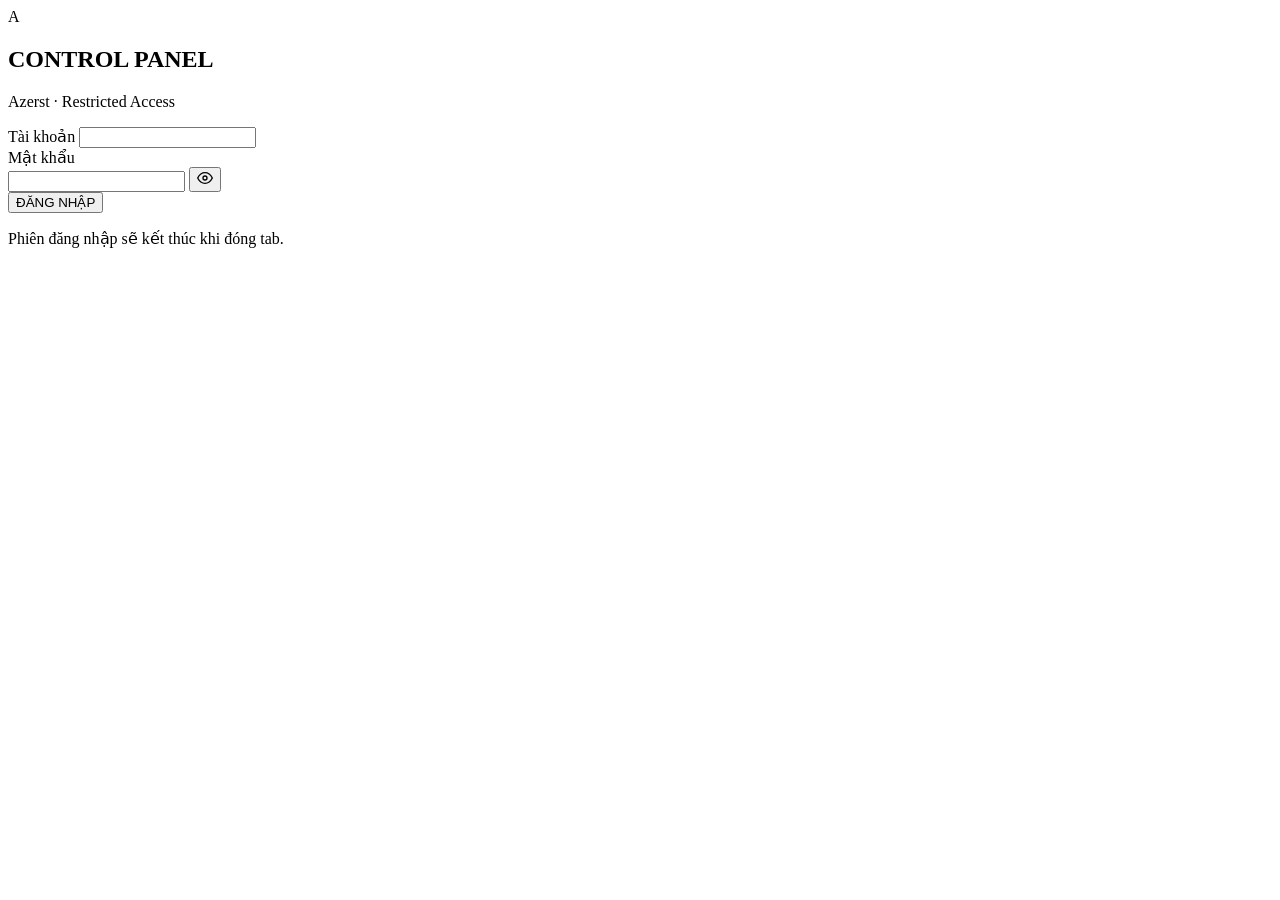
==== admin/index.html @ 9f2a6401 "Add admin control panel HTML structure" ====
<!DOCTYPE html>
<html lang="vi">
<head>
<meta charset="UTF-8">
<meta name="viewport" content="width=device-width,initial-scale=1,viewport-fit=cover">
<meta name="robots" content="noindex,nofollow,noarchive">
<meta name="referrer" content="no-referrer">
<title>AZERST · Control Panel</title>
<link rel="stylesheet" href="./admin.css">
</head>
<body>
<div class="bg-grid" aria-hidden="true"></div>

<!-- LOGIN -->
<section id="loginScreen" class="screen">
  <form id="loginForm" class="login-card" autocomplete="off" novalidate>
    <div class="login-logo" aria-hidden="true">
      <span class="logo-mark">A</span>
      <span class="logo-glow"></span>
    </div>
    <h1 class="login-title">CONTROL PANEL</h1>
    <p class="login-sub">Azerst · Restricted Access</p>

    <div class="field">
      <label for="loginUser">Tài khoản</label>
      <input id="loginUser" type="text" spellcheck="false" autocomplete="username" required>
    </div>
    <div class="field">
      <label for="loginPass">Mật khẩu</label>
      <div class="pw-wrap">
        <input id="loginPass" type="password" autocomplete="current-password" required>
        <button type="button" id="togglePw" aria-label="Hiện / Ẩn mật khẩu" tabindex="-1">
          <svg viewBox="0 0 24 24" width="16" height="16" fill="none" stroke="currentColor" stroke-width="2">
            <path d="M1 12s4-8 11-8 11 8 11 8-4 8-11 8S1 12 1 12z"/>
            <circle cx="12" cy="12" r="3"/>
          </svg>
        </button>
      </div>
    </div>

    <div id="loginError" class="error" role="alert" hidden></div>

    <button type="submit" class="btn-primary" id="loginBtn">
      <span>ĐĂNG NHẬP</span>
    </button>
    <p class="login-note">Phiên đăng nhập sẽ kết thúc khi đóng tab.</p>
  </form>
</section>

<!-- ADMIN -->
<section id="adminScreen" class="screen" hidden>
  <header class="admin-header">
    <div class="brand">
      <span class="brand-mark">A</span>
      <div class="brand-text">
        <strong>AZERST</strong>
        <small>Control Panel</small>
      </div>
    </div>
    <div class="header-actions">
      <a class="btn-outline" href="../" target="_blank" rel="noopener">🔗 Xem trang</a>
      <button id="logoutBtn" class="btn-outline danger">Đăng xuất</button>
    </div>
  </header>

  <main class="admin-main">
    <section class="card">
      <header class="card-head">
        <h2>🌐 Cấu hình chung</h2>
        <p class="hint">Domain + đường dẫn dùng để build URL ảnh.</p>
      </header>
      <div class="grid-3">
        <div class="field">
          <label for="cfgDomainFile">Domain ảnh thường</label>
          <input id="cfgDomainFile" type="url" spellcheck="false">
        </div>
        <div class="field">
          <label for="cfgDomainDir">Domain ảnh dir <em>(GrandPrize / Title...)</em></label>
          <input id="cfgDomainDir" type="url" spellcheck="false">
        </div>
        <div class="field">
          <label for="cfgPath">Đường dẫn</label>
          <input id="cfgPath" type="text" spellcheck="false">
        </div>
      </div>
    </section>

    <section class="card">
      <header class="card-head">
        <h2>📁 Danh sách file</h2>
        <p class="hint">Mỗi dòng 1 tên file. Dòng trống sẽ bị bỏ qua.</p>
      </header>
      <div class="file-tabs" role="tablist">
        <button type="button" class="file-tab is-active" data-bp="BP104">BP104</button>
        <button type="button" class="file-tab" data-bp="BP105">BP105</button>
        <button type="button" class="file-tab" data-bp="BP106">BP106</button>
        <span class="file-count" id="fileCount"></span>
      </div>
      <textarea id="fileListEditor" rows="14" spellcheck="false" placeholder="Tên file, mỗi dòng 1 cái..."></textarea>
    </section>

    <section class="card">
      <header class="card-head">
        <h2>🔗 URL Override</h2>
        <p class="hint">Định dạng: <code>BP104/tên_file.png=https://url...</code> — mỗi dòng 1 cặp.</p>
      </header>
      <textarea id="cfgOverrides" rows="6" spellcheck="false"
        placeholder="BP104/BP_104.png=https://example.com/custom-104.png&#10;BP105/subtype1_105.jpg=https://cdn.example.com/a.jpg"></textarea>
    </section>

    <section class="card actions-card">
      <div class="actions">
        <button id="saveBtn" class="btn-primary">💾 Lưu cấu hình</button>
        <button id="resetBtn" class="btn-danger">🗑 Reset về mặc định</button>
        <button id="exportBtn" class="btn-outline">⬇ Export JSON</button>
        <label class="btn-outline" for="importInput">⬆ Import JSON</label>
        <input id="importInput" type="file" accept="application/json,.json" hidden>
      </div>
      <p class="status" id="status" aria-live="polite"></p>
    </section>
  </main>

  <footer class="admin-footer">
    <p>AZERST · Admin v1.0 · Dữ liệu lưu trong <code>localStorage</code></p>
  </footer>
</section>

<div id="toast" class="toast" role="status" aria-live="polite"></div>

<script src="./admin.js"></script>
</body>
</html>
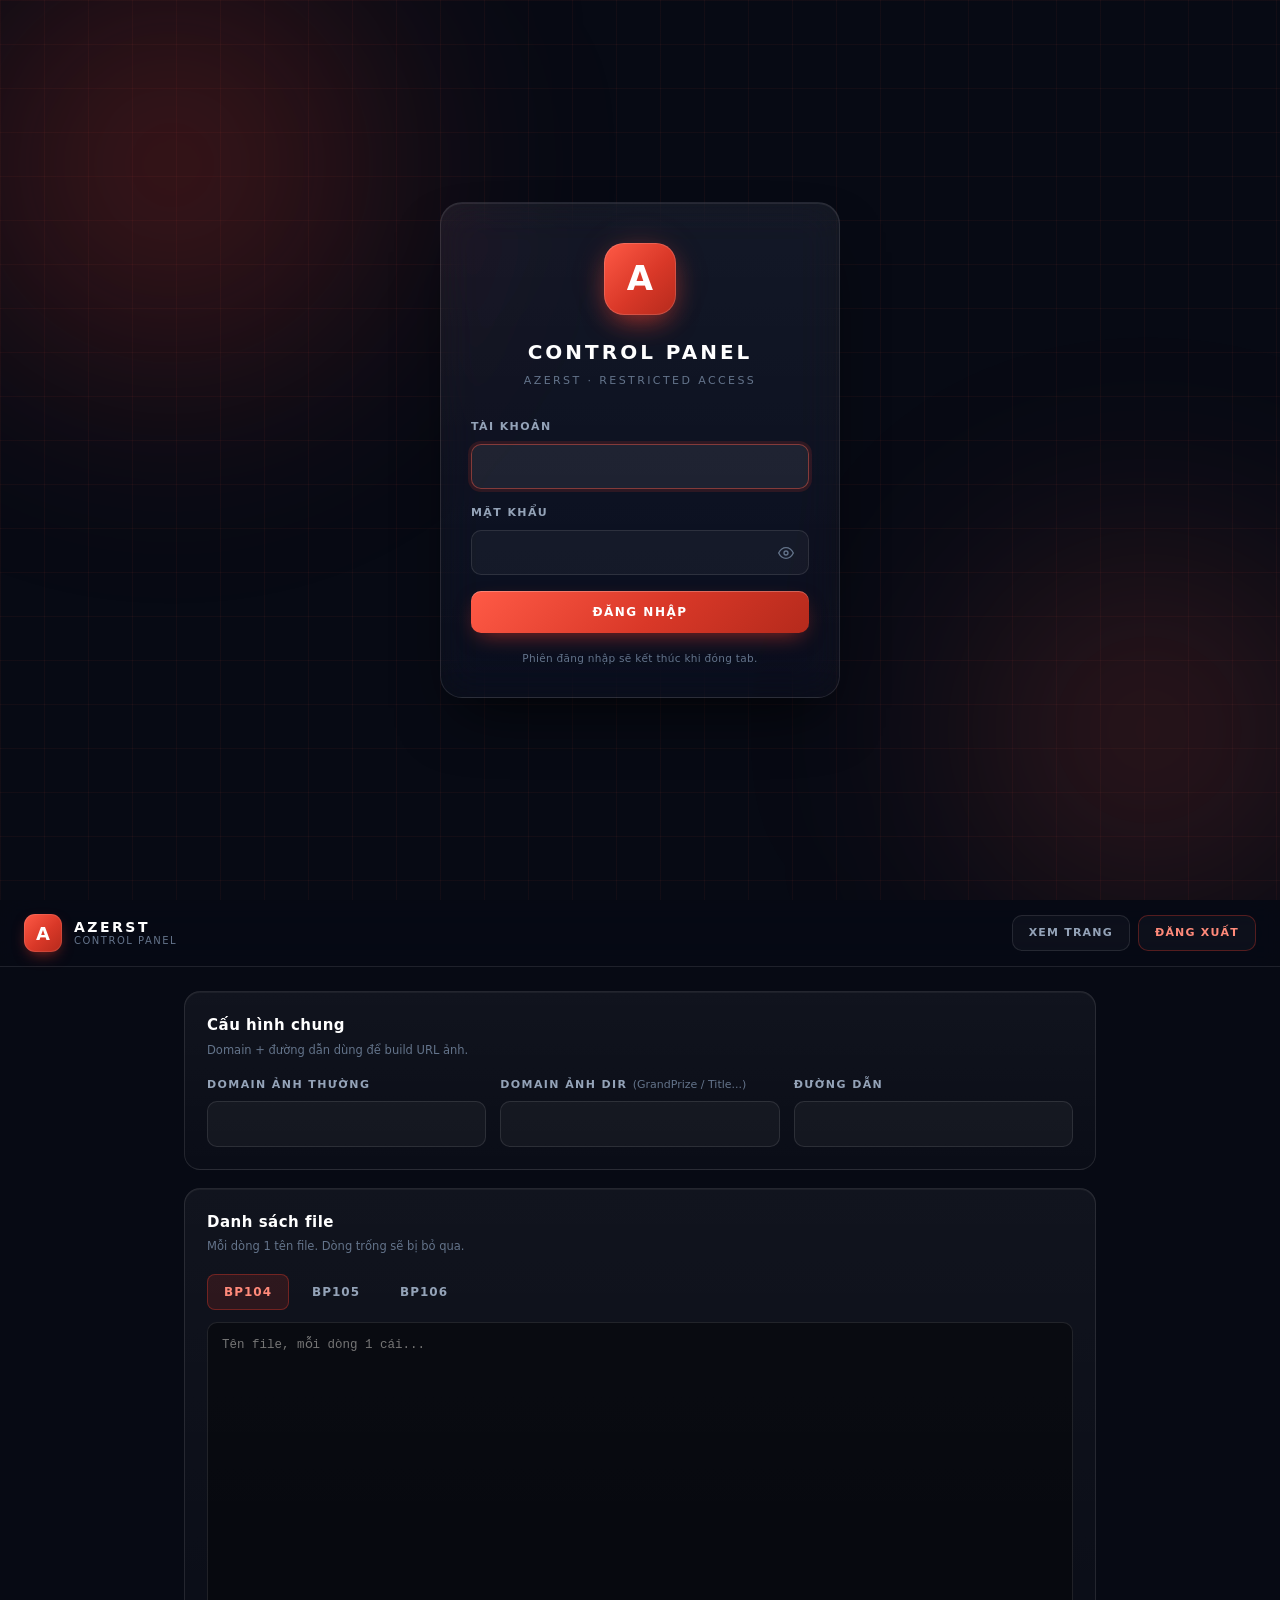
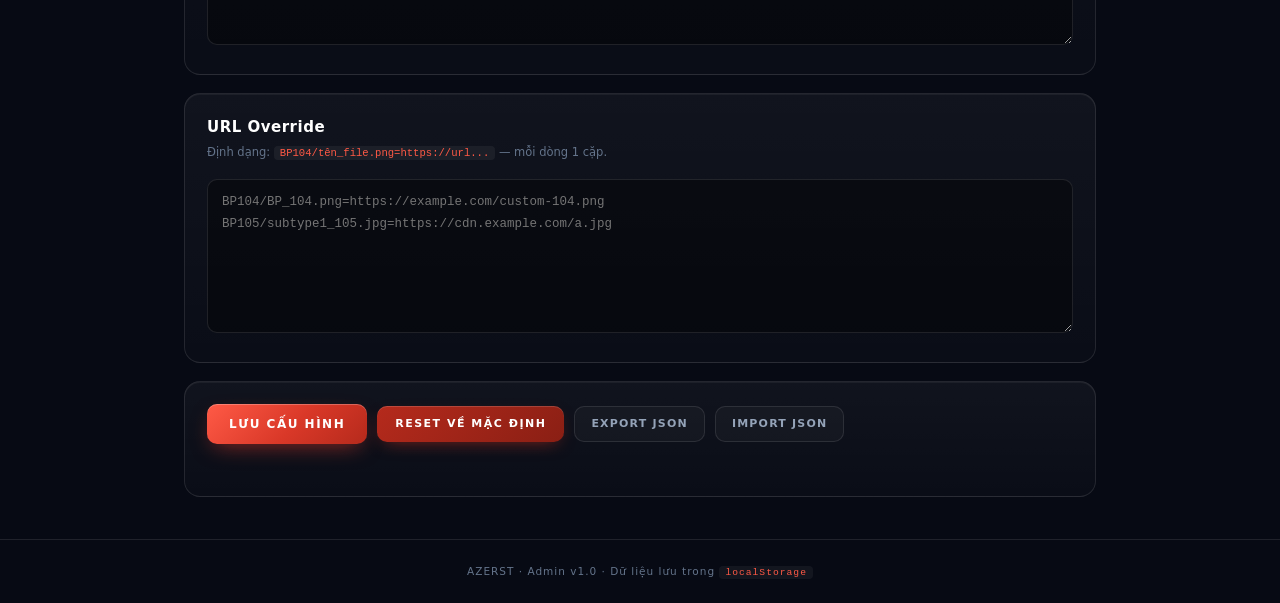
==== commit 5eeb773c: "Remove emojis from HTML elements" ====
--- a/admin/index.html
+++ b/admin/index.html
@@ -1,17 +1,17 @@
- <!DOCTYPE html>
+<!DOCTYPE html>
 <html lang="vi">
 <head>
 <meta charset="UTF-8">
 <meta name="viewport" content="width=device-width,initial-scale=1,viewport-fit=cover">
 <meta name="robots" content="noindex,nofollow,noarchive">
 <meta name="referrer" content="no-referrer">
+<meta http-equiv="Content-Security-Policy" content="default-src 'self'; script-src 'self'; style-src 'self' 'unsafe-inline'; img-src 'self' data:; connect-src 'self'; form-action 'self'; frame-ancestors 'none'; base-uri 'self'; object-src 'none';">
 <title>AZERST · Control Panel</title>
 <link rel="stylesheet" href="./admin.css">
 </head>
 <body>
 <div class="bg-grid" aria-hidden="true"></div>
 
-<!-- LOGIN -->
 <section id="loginScreen" class="screen">
   <form id="loginForm" class="login-card" autocomplete="off" novalidate>
     <div class="login-logo" aria-hidden="true">
@@ -47,7 +47,6 @@
   </form>
 </section>
 
-<!-- ADMIN -->
 <section id="adminScreen" class="screen" hidden>
   <header class="admin-header">
     <div class="brand">
@@ -58,7 +57,7 @@
       </div>
     </div>
     <div class="header-actions">
-      <a class="btn-outline" href="../" target="_blank" rel="noopener">🔗 Xem trang</a>
+      <a class="btn-outline" href="../" target="_blank" rel="noopener">Xem trang</a>
       <button id="logoutBtn" class="btn-outline danger">Đăng xuất</button>
     </div>
   </header>
@@ -66,7 +65,7 @@
   <main class="admin-main">
     <section class="card">
       <header class="card-head">
-        <h2>🌐 Cấu hình chung</h2>
+        <h2>Cấu hình chung</h2>
         <p class="hint">Domain + đường dẫn dùng để build URL ảnh.</p>
       </header>
       <div class="grid-3">
@@ -87,7 +86,7 @@
 
     <section class="card">
       <header class="card-head">
-        <h2>📁 Danh sách file</h2>
+        <h2>Danh sách file</h2>
         <p class="hint">Mỗi dòng 1 tên file. Dòng trống sẽ bị bỏ qua.</p>
       </header>
       <div class="file-tabs" role="tablist">
@@ -101,7 +100,7 @@
 
     <section class="card">
       <header class="card-head">
-        <h2>🔗 URL Override</h2>
+        <h2>URL Override</h2>
         <p class="hint">Định dạng: <code>BP104/tên_file.png=https://url...</code> — mỗi dòng 1 cặp.</p>
       </header>
       <textarea id="cfgOverrides" rows="6" spellcheck="false"
@@ -110,10 +109,10 @@
 
     <section class="card actions-card">
       <div class="actions">
-        <button id="saveBtn" class="btn-primary">💾 Lưu cấu hình</button>
-        <button id="resetBtn" class="btn-danger">🗑 Reset về mặc định</button>
-        <button id="exportBtn" class="btn-outline">⬇ Export JSON</button>
-        <label class="btn-outline" for="importInput">⬆ Import JSON</label>
+        <button id="saveBtn" class="btn-primary">Lưu cấu hình</button>
+        <button id="resetBtn" class="btn-danger">Reset về mặc định</button>
+        <button id="exportBtn" class="btn-outline">Export JSON</button>
+        <label class="btn-outline" for="importInput">Import JSON</label>
         <input id="importInput" type="file" accept="application/json,.json" hidden>
       </div>
       <p class="status" id="status" aria-live="polite"></p>
--- a/admin/admin.css
+++ b/admin/admin.css
@@ -0,0 +1,289 @@
+ :root{
+  --bg:#070a14;
+  --surface:rgba(255,255,255,.045);
+  --border:rgba(255,255,255,.10);
+  --border-hi:rgba(255,90,70,.45);
+  --text:#e5e7eb;
+  --text-dim:#94a3b8;
+  --text-faint:#64748b;
+  --red:#d93828;
+  --red-light:#ff5a46;
+  --red-dark:#b52a1c;
+  --font:"Inter",-apple-system,BlinkMacSystemFont,"Segoe UI",Roboto,system-ui,sans-serif;
+  --mono:"SF Mono",ui-monospace,Menlo,Consolas,monospace;
+}
+*,*::before,*::after{margin:0;padding:0;box-sizing:border-box}
+html,body{min-height:100%;min-height:100dvh}
+body{
+  font-family:var(--font);color:var(--text);
+  background:var(--bg);line-height:1.5;
+  -webkit-font-smoothing:antialiased;overflow-x:hidden;
+  position:relative;
+}
+.bg-grid{
+  position:fixed;inset:0;z-index:0;pointer-events:none;overflow:hidden;
+  background-image:
+    linear-gradient(rgba(255,90,70,.05) 1px,transparent 1px),
+    linear-gradient(90deg,rgba(255,90,70,.05) 1px,transparent 1px);
+  background-size:44px 44px;
+}
+.bg-grid::before,.bg-grid::after{
+  content:"";position:absolute;border-radius:50%;filter:blur(100px);
+}
+.bg-grid::before{
+  width:min(60vw,600px);height:min(60vw,600px);
+  top:-15%;left:-10%;
+  background:radial-gradient(circle,rgba(217,56,40,.35),transparent 70%);
+}
+.bg-grid::after{
+  width:min(55vw,520px);height:min(55vw,520px);
+  bottom:-10%;right:-10%;
+  background:radial-gradient(circle,rgba(255,90,70,.22),transparent 72%);
+}
+button{font:inherit;cursor:pointer;border:none;background:none;color:inherit}
+input,textarea{font:inherit;color:inherit}
+code{font-family:var(--mono);font-size:.92em;color:var(--red-light)}
+
+.screen{
+  position:relative;z-index:1;
+  min-height:100vh;min-height:100dvh;
+  display:flex;flex-direction:column;
+}
+#loginScreen{
+  align-items:center;justify-content:center;
+  padding:24px;
+  padding-top:calc(24px + env(safe-area-inset-top,0px));
+  padding-bottom:calc(24px + env(safe-area-inset-bottom,0px));
+}
+.login-card{
+  width:100%;max-width:400px;
+  padding:40px 30px 30px;
+  background:linear-gradient(180deg,rgba(255,255,255,.06),rgba(255,255,255,.02));
+  border:1px solid var(--border);
+  border-radius:22px;
+  box-shadow:0 1px 0 rgba(255,255,255,.08) inset,0 30px 60px -20px rgba(0,0,0,.7);
+  backdrop-filter:blur(20px) saturate(160%);
+  -webkit-backdrop-filter:blur(20px) saturate(160%);
+  text-align:center;
+}
+.login-logo{
+  position:relative;display:inline-grid;place-items:center;
+  width:72px;height:72px;margin-bottom:22px;
+}
+.logo-mark{
+  position:relative;z-index:2;
+  display:grid;place-items:center;
+  width:72px;height:72px;border-radius:20px;
+  font-weight:900;font-size:34px;color:#fff;
+  background:linear-gradient(135deg,#ff5a46,var(--red) 55%,var(--red-dark));
+  box-shadow:0 0 0 1px rgba(255,255,255,.15) inset,0 12px 28px -8px rgba(217,56,40,.7);
+}
+.logo-glow{
+  position:absolute;inset:-8px;border-radius:26px;
+  background:radial-gradient(circle,rgba(255,90,70,.45),transparent 70%);
+  filter:blur(16px);z-index:1;animation:pulseGlow 2.6s ease-in-out infinite;
+}
+@keyframes pulseGlow{0%,100%{opacity:.6;transform:scale(.95)}50%{opacity:1;transform:scale(1.1)}}
+.login-title{font-size:20px;font-weight:900;letter-spacing:3px;color:#fff;margin-bottom:6px}
+.login-sub{
+  font-size:11px;letter-spacing:2.4px;color:var(--text-faint);
+  text-transform:uppercase;margin-bottom:30px;
+}
+.field{text-align:left;margin-bottom:16px}
+.field label{
+  display:block;font-size:11px;font-weight:600;
+  letter-spacing:1.4px;text-transform:uppercase;
+  color:var(--text-dim);margin-bottom:8px;
+}
+.field label em{font-style:normal;font-weight:400;color:var(--text-faint);text-transform:none;letter-spacing:0}
+.field input,.field textarea{
+  width:100%;padding:12px 14px;
+  background:rgba(255,255,255,.04);
+  border:1px solid var(--border);
+  border-radius:10px;
+  color:var(--text);font-size:13px;
+  transition:border-color .2s,background .2s,box-shadow .2s;
+  outline:none;
+}
+.field input:focus,.field textarea:focus{
+  border-color:var(--border-hi);
+  background:rgba(255,255,255,.07);
+  box-shadow:0 0 0 3px rgba(217,56,40,.15);
+}
+.field input::placeholder,.field textarea::placeholder{color:var(--text-faint)}
+.pw-wrap{position:relative}
+.pw-wrap input{padding-right:44px}
+.pw-wrap button{
+  position:absolute;top:50%;right:6px;transform:translateY(-50%);
+  width:34px;height:34px;display:grid;place-items:center;
+  color:var(--text-faint);border-radius:8px;transition:color .2s,background .2s;
+}
+.pw-wrap button:hover{color:var(--text);background:rgba(255,255,255,.05)}
+.error{
+  margin:-4px 0 16px;padding:10px 12px;
+  background:rgba(217,56,40,.12);
+  border:1px solid rgba(217,56,40,.35);
+  border-radius:8px;
+  color:#ff8a7a;font-size:12px;text-align:left;
+  animation:shake .35s ease;
+}
+@keyframes shake{0%,100%{transform:translateX(0)}25%{transform:translateX(-6px)}75%{transform:translateX(6px)}}
+.login-note{font-size:10.5px;color:var(--text-faint);margin-top:18px;letter-spacing:.3px}
+
+.btn-primary,.btn-outline,.btn-danger{
+  display:inline-flex;align-items:center;justify-content:center;gap:8px;
+  padding:12px 22px;border-radius:10px;
+  font-size:12px;font-weight:700;letter-spacing:1.5px;text-transform:uppercase;
+  transition:transform .2s,filter .2s,background .2s,box-shadow .2s;
+  white-space:nowrap;text-decoration:none;
+}
+.btn-primary{
+  width:100%;
+  background:linear-gradient(135deg,#ff5a46,var(--red) 55%,var(--red-dark));
+  color:#fff;
+  box-shadow:0 1px 0 rgba(255,255,255,.25) inset,0 8px 22px -8px rgba(217,56,40,.7);
+}
+.btn-primary:hover{filter:brightness(1.08);transform:translateY(-1px)}
+.btn-primary:active{transform:scale(.98)}
+.btn-primary:disabled{opacity:.55;pointer-events:none}
+.btn-outline{
+  padding:9px 16px;
+  border:1px solid var(--border);
+  background:rgba(255,255,255,.03);
+  color:var(--text-dim);
+  font-size:11px;letter-spacing:1.2px;cursor:pointer;
+}
+.btn-outline:hover{border-color:var(--border-hi);color:#fff;background:rgba(255,255,255,.06)}
+.btn-outline.danger{color:#ff8a7a;border-color:rgba(217,56,40,.35)}
+.btn-outline.danger:hover{background:rgba(217,56,40,.1);color:#ff5a46}
+.btn-danger{
+  background:linear-gradient(135deg,#b52a1c,#8a1f14);
+  color:#fff;font-size:11px;padding:10px 18px;
+  box-shadow:0 1px 0 rgba(255,255,255,.15) inset,0 6px 18px -8px rgba(181,42,28,.8);
+}
+.btn-danger:hover{filter:brightness(1.1)}
+
+.admin-header{
+  position:sticky;top:0;z-index:50;
+  display:flex;align-items:center;justify-content:space-between;
+  gap:16px;flex-wrap:wrap;
+  padding:14px 24px;
+  padding-top:calc(14px + env(safe-area-inset-top,0px));
+  background:rgba(7,10,20,.78);
+  border-bottom:1px solid var(--border);
+  backdrop-filter:blur(16px) saturate(160%);
+  -webkit-backdrop-filter:blur(16px) saturate(160%);
+}
+.brand{display:flex;align-items:center;gap:12px}
+.brand-mark{
+  display:grid;place-items:center;
+  width:38px;height:38px;border-radius:11px;
+  font-weight:900;font-size:18px;color:#fff;
+  background:linear-gradient(135deg,#ff5a46,var(--red) 55%,var(--red-dark));
+  box-shadow:0 0 0 1px rgba(255,255,255,.1) inset,0 6px 16px -6px rgba(217,56,40,.8);
+}
+.brand-text{display:flex;flex-direction:column;line-height:1.15}
+.brand-text strong{font-size:14px;letter-spacing:2.5px;color:#fff}
+.brand-text small{font-size:10px;letter-spacing:1.5px;color:var(--text-faint);text-transform:uppercase}
+.header-actions{display:flex;gap:8px;flex-wrap:wrap}
+
+.admin-main{
+  flex:1;width:100%;max-width:960px;margin:0 auto;
+  padding:24px;
+  padding-left:calc(24px + env(safe-area-inset-left,0px));
+  padding-right:calc(24px + env(safe-area-inset-right,0px));
+  display:flex;flex-direction:column;gap:18px;
+}
+.card{
+  padding:22px;
+  background:linear-gradient(180deg,rgba(255,255,255,.045),rgba(255,255,255,.015));
+  border:1px solid var(--border);
+  border-radius:16px;
+  box-shadow:0 1px 0 rgba(255,255,255,.05) inset;
+}
+.card-head{margin-bottom:18px}
+.card-head h2{font-size:15px;font-weight:700;letter-spacing:.5px;color:#fff;margin-bottom:5px}
+.hint{font-size:11.5px;color:var(--text-faint);line-height:1.5}
+.hint code{background:rgba(255,255,255,.05);padding:1px 6px;border-radius:4px}
+.grid-3{
+  display:grid;
+  grid-template-columns:repeat(auto-fit,minmax(220px,1fr));
+  gap:14px;
+}
+.grid-3 .field{margin-bottom:0}
+.file-tabs{display:flex;align-items:center;gap:6px;flex-wrap:wrap;margin-bottom:12px}
+.file-tab{
+  padding:8px 16px;border-radius:8px;
+  font-size:12px;font-weight:600;letter-spacing:1px;
+  color:var(--text-dim);border:1px solid transparent;
+  transition:background .2s,color .2s,border-color .2s;
+}
+.file-tab:hover{background:rgba(255,255,255,.05);color:#fff}
+.file-tab.is-active{
+  background:rgba(217,56,40,.15);
+  border-color:rgba(217,56,40,.4);
+  color:#ff8a7a;
+}
+.file-count{margin-left:auto;font-size:11px;color:var(--text-faint);font-family:var(--mono);letter-spacing:.5px}
+#fileListEditor,#cfgOverrides{
+  width:100%;padding:12px 14px;
+  background:rgba(0,0,0,.35);
+  border:1px solid var(--border);
+  border-radius:10px;
+  font-family:var(--mono);font-size:12.5px;line-height:1.7;
+  resize:vertical;color:var(--text);
+  transition:border-color .2s;outline:none;
+}
+#fileListEditor:focus,#cfgOverrides:focus{
+  border-color:var(--border-hi);
+  box-shadow:0 0 0 3px rgba(217,56,40,.12);
+}
+.actions{display:flex;gap:10px;flex-wrap:wrap;align-items:center}
+.actions .btn-primary{width:auto;padding:11px 22px}
+.actions label.btn-outline{display:inline-flex;align-items:center}
+.status{
+  margin-top:14px;font-size:11.5px;color:var(--text-faint);
+  font-family:var(--mono);min-height:16px;transition:color .2s;
+}
+.status.ok{color:#4ade80}
+.status.err{color:#ff8a7a}
+.admin-footer{
+  padding:24px;text-align:center;
+  font-size:10.5px;letter-spacing:1px;
+  color:var(--text-faint);
+  border-top:1px solid var(--border);
+  margin-top:18px;
+}
+.admin-footer code{background:rgba(255,255,255,.05);padding:1px 6px;border-radius:4px}
+
+.toast{
+  position:fixed;
+  bottom:calc(24px + env(safe-area-inset-bottom,0px));
+  left:50%;transform:translate(-50%,24px);
+  z-index:9999;padding:12px 22px;border-radius:12px;
+  background:rgba(15,23,42,.96);
+  border:1px solid var(--border);
+  color:#fff;font-size:12.5px;font-weight:600;letter-spacing:.3px;
+  box-shadow:0 16px 36px -12px rgba(0,0,0,.6);
+  opacity:0;visibility:hidden;pointer-events:none;
+  transition:opacity .3s,visibility .3s,transform .3s;
+  max-width:calc(100vw - 32px);text-align:center;
+}
+.toast.is-show{opacity:1;visibility:visible;transform:translate(-50%,0)}
+.toast.success{background:linear-gradient(135deg,#16a34a,#22c55e);border-color:rgba(255,255,255,.15)}
+.toast.warning{background:linear-gradient(135deg,#d97706,#f59e0b);border-color:rgba(255,255,255,.15)}
+.toast.error{background:linear-gradient(135deg,#dc2626,#b91c1c);border-color:rgba(255,255,255,.15)}
+
+@media (max-width:600px){
+  .login-card{padding:32px 22px 24px;border-radius:18px}
+  .admin-header{padding:12px 16px}
+  .admin-main{padding:16px;gap:14px}
+  .card{padding:16px;border-radius:14px}
+  .grid-3{grid-template-columns:1fr}
+  .actions{flex-direction:column;align-items:stretch}
+  .actions .btn-primary,.actions .btn-outline,.actions .btn-danger,
+  .actions label.btn-outline{width:100%;justify-content:center}
+  .brand-text small{display:none}
+  .header-actions .btn-outline{padding:7px 12px;font-size:10px}
+  #fileListEditor,#cfgOverrides{font-size:12px}
+}
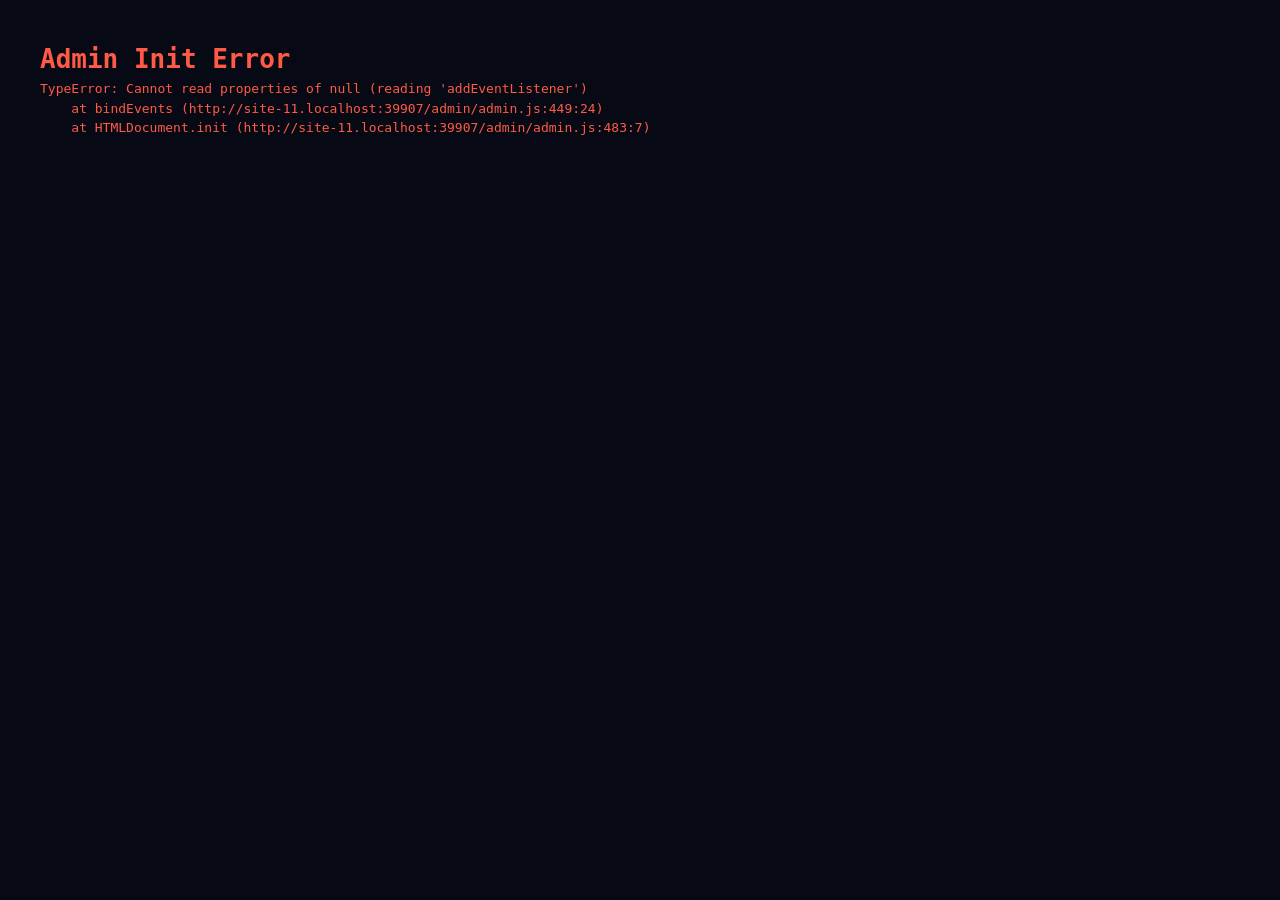
==== commit 1f166a3c: "Refactor button and update hints in index.html Updated button structure and improved hints for bette" ====
--- a/admin/index.html
+++ b/admin/index.html
@@ -5,11 +5,11 @@
 <meta name="viewport" content="width=device-width,initial-scale=1,viewport-fit=cover">
 <meta name="robots" content="noindex,nofollow,noarchive">
 <meta name="referrer" content="no-referrer">
-<meta http-equiv="Content-Security-Policy" content="default-src 'self'; script-src 'self'; style-src 'self' 'unsafe-inline'; img-src 'self' data:; connect-src 'self'; form-action 'self'; frame-ancestors 'none'; base-uri 'self'; object-src 'none';">
 <title>AZERST · Control Panel</title>
 <link rel="stylesheet" href="./admin.css">
 </head>
 <body>
+
 <div class="bg-grid" aria-hidden="true"></div>
 
 <section id="loginScreen" class="screen">
@@ -40,9 +40,7 @@
 
     <div id="loginError" class="error" role="alert" hidden></div>
 
-    <button type="submit" class="btn-primary" id="loginBtn">
-      <span>ĐĂNG NHẬP</span>
-    </button>
+    <button type="submit" class="btn-primary" id="loginBtn"><span>ĐĂNG NHẬP</span></button>
     <p class="login-note">Phiên đăng nhập sẽ kết thúc khi đóng tab.</p>
   </form>
 </section>
@@ -63,10 +61,11 @@
   </header>
 
   <main class="admin-main">
+
     <section class="card">
       <header class="card-head">
         <h2>Cấu hình chung</h2>
-        <p class="hint">Domain + đường dẫn dùng để build URL ảnh.</p>
+        <p class="hint">Domain + đường dẫn dùng để build URL ảnh mặc định.</p>
       </header>
       <div class="grid-3">
         <div class="field">
@@ -74,7 +73,7 @@
           <input id="cfgDomainFile" type="url" spellcheck="false">
         </div>
         <div class="field">
-          <label for="cfgDomainDir">Domain ảnh dir <em>(GrandPrize / Title...)</em></label>
+          <label for="cfgDomainDir">Domain ảnh đặc biệt <em>(GrandPrize / Title...)</em></label>
           <input id="cfgDomainDir" type="url" spellcheck="false">
         </div>
         <div class="field">
@@ -86,25 +85,22 @@
 
     <section class="card">
       <header class="card-head">
-        <h2>Danh sách file</h2>
-        <p class="hint">Mỗi dòng 1 tên file. Dòng trống sẽ bị bỏ qua.</p>
+        <h2>Quản lý ảnh BOOYAH</h2>
+        <p class="hint">Sửa URL ảnh hoặc để trống dùng mặc định. Có thể xóa / thêm ảnh.</p>
       </header>
-      <div class="file-tabs" role="tablist">
-        <button type="button" class="file-tab is-active" data-bp="BP104">BP104</button>
-        <button type="button" class="file-tab" data-bp="BP105">BP105</button>
-        <button type="button" class="file-tab" data-bp="BP106">BP106</button>
-        <span class="file-count" id="fileCount"></span>
+
+      <div class="tabs" role="tablist">
+        <button type="button" class="tab is-active" data-bp="BP104" role="tab">BOOYAH <strong>1</strong></button>
+        <button type="button" class="tab" data-bp="BP105" role="tab">BOOYAH <strong>2</strong></button>
+        <button type="button" class="tab" data-bp="BP106" role="tab">BOOYAH <strong>3</strong></button>
       </div>
-      <textarea id="fileListEditor" rows="14" spellcheck="false" placeholder="Tên file, mỗi dòng 1 cái..."></textarea>
-    </section>
 
-    <section class="card">
-      <header class="card-head">
-        <h2>URL Override</h2>
-        <p class="hint">Định dạng: <code>BP104/tên_file.png=https://url...</code> — mỗi dòng 1 cặp.</p>
-      </header>
-      <textarea id="cfgOverrides" rows="6" spellcheck="false"
-        placeholder="BP104/BP_104.png=https://example.com/custom-104.png&#10;BP105/subtype1_105.jpg=https://cdn.example.com/a.jpg"></textarea>
+      <div class="toolbar">
+        <span class="count" id="imageCount">0 ảnh</span>
+        <button type="button" class="btn-small" id="addImageBtn">+ Thêm ảnh</button>
+      </div>
+
+      <div id="imageGrid" class="image-grid"></div>
     </section>
 
     <section class="card actions-card">
@@ -117,10 +113,11 @@
       </div>
       <p class="status" id="status" aria-live="polite"></p>
     </section>
+
   </main>
 
   <footer class="admin-footer">
-    <p>AZERST · Admin v1.0 · Dữ liệu lưu trong <code>localStorage</code></p>
+    <p>AZERST · Admin v1.1 · Dữ liệu lưu trong <code>localStorage</code></p>
   </footer>
 </section>
 
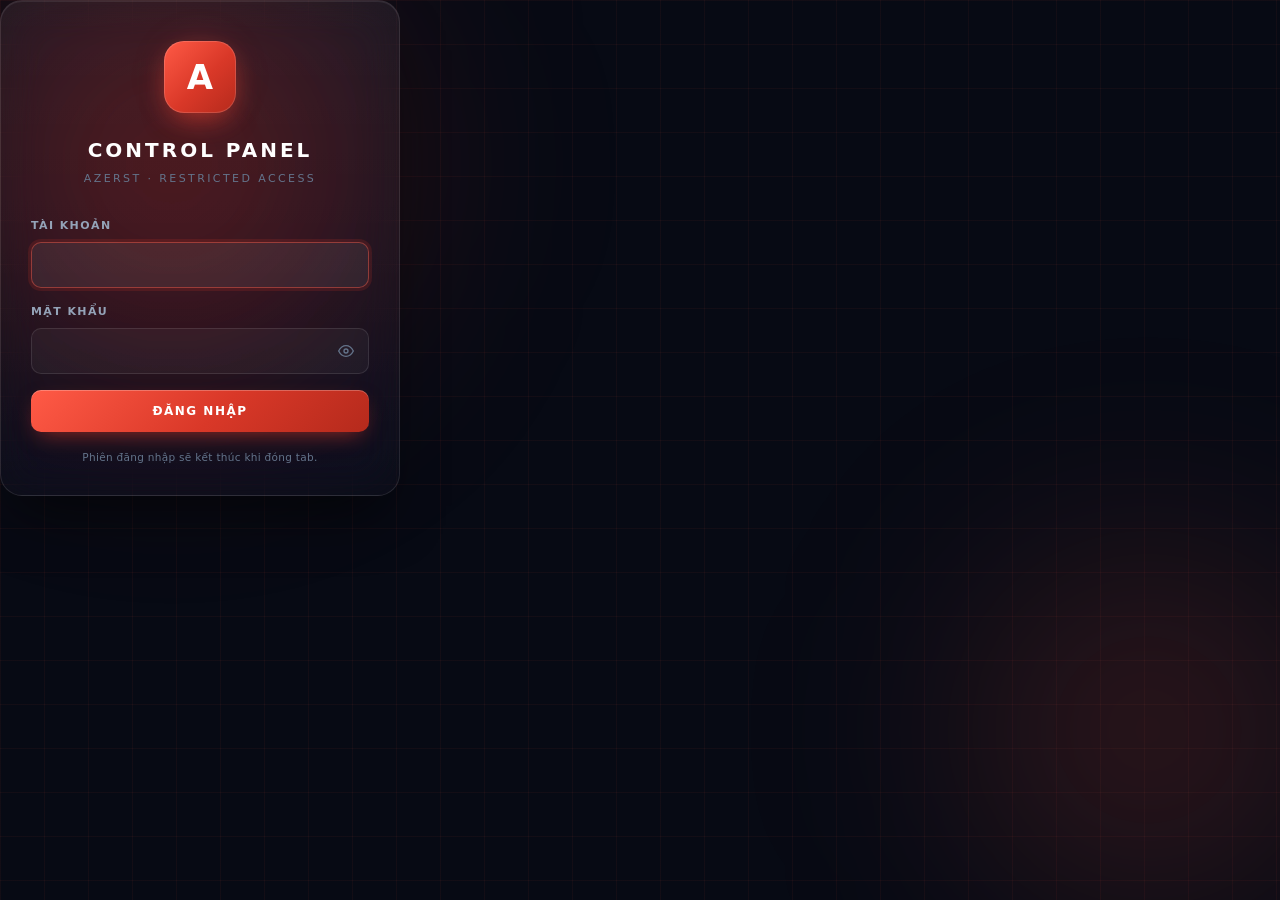
==== commit d1fc81dc: "Change title from 'Control Panel' to 'Login'" ====
--- a/admin/index.html
+++ b/admin/index.html
@@ -5,14 +5,14 @@
 <meta name="viewport" content="width=device-width,initial-scale=1,viewport-fit=cover">
 <meta name="robots" content="noindex,nofollow,noarchive">
 <meta name="referrer" content="no-referrer">
-<title>AZERST · Control Panel</title>
+<title>AZERST · Login</title>
 <link rel="stylesheet" href="./admin.css">
 </head>
 <body>
 
 <div class="bg-grid" aria-hidden="true"></div>
 
-<section id="loginScreen" class="screen">
+<section class="screen screen--login">
   <form id="loginForm" class="login-card" autocomplete="off" novalidate>
     <div class="login-logo" aria-hidden="true">
       <span class="logo-mark">A</span>
@@ -29,7 +29,7 @@
       <label for="loginPass">Mật khẩu</label>
       <div class="pw-wrap">
         <input id="loginPass" type="password" autocomplete="current-password" required>
-        <button type="button" id="togglePw" aria-label="Hiện / Ẩn mật khẩu" tabindex="-1">
+        <button type="button" id="togglePw" aria-label="Hiện / Ẩn" tabindex="-1">
           <svg viewBox="0 0 24 24" width="16" height="16" fill="none" stroke="currentColor" stroke-width="2">
             <path d="M1 12s4-8 11-8 11 8 11 8-4 8-11 8S1 12 1 12z"/>
             <circle cx="12" cy="12" r="3"/>
@@ -45,84 +45,76 @@
   </form>
 </section>
 
-<section id="adminScreen" class="screen" hidden>
-  <header class="admin-header">
-    <div class="brand">
-      <span class="brand-mark">A</span>
-      <div class="brand-text">
-        <strong>AZERST</strong>
-        <small>Control Panel</small>
-      </div>
-    </div>
-    <div class="header-actions">
-      <a class="btn-outline" href="../" target="_blank" rel="noopener">Xem trang</a>
-      <button id="logoutBtn" class="btn-outline danger">Đăng xuất</button>
-    </div>
-  </header>
-
-  <main class="admin-main">
-
-    <section class="card">
-      <header class="card-head">
-        <h2>Cấu hình chung</h2>
-        <p class="hint">Domain + đường dẫn dùng để build URL ảnh mặc định.</p>
-      </header>
-      <div class="grid-3">
-        <div class="field">
-          <label for="cfgDomainFile">Domain ảnh thường</label>
-          <input id="cfgDomainFile" type="url" spellcheck="false">
-        </div>
-        <div class="field">
-          <label for="cfgDomainDir">Domain ảnh đặc biệt <em>(GrandPrize / Title...)</em></label>
-          <input id="cfgDomainDir" type="url" spellcheck="false">
-        </div>
-        <div class="field">
-          <label for="cfgPath">Đường dẫn</label>
-          <input id="cfgPath" type="text" spellcheck="false">
-        </div>
-      </div>
-    </section>
-
-    <section class="card">
-      <header class="card-head">
-        <h2>Quản lý ảnh BOOYAH</h2>
-        <p class="hint">Sửa URL ảnh hoặc để trống dùng mặc định. Có thể xóa / thêm ảnh.</p>
-      </header>
-
-      <div class="tabs" role="tablist">
-        <button type="button" class="tab is-active" data-bp="BP104" role="tab">BOOYAH <strong>1</strong></button>
-        <button type="button" class="tab" data-bp="BP105" role="tab">BOOYAH <strong>2</strong></button>
-        <button type="button" class="tab" data-bp="BP106" role="tab">BOOYAH <strong>3</strong></button>
-      </div>
-
-      <div class="toolbar">
-        <span class="count" id="imageCount">0 ảnh</span>
-        <button type="button" class="btn-small" id="addImageBtn">+ Thêm ảnh</button>
-      </div>
-
-      <div id="imageGrid" class="image-grid"></div>
-    </section>
-
-    <section class="card actions-card">
-      <div class="actions">
-        <button id="saveBtn" class="btn-primary">Lưu cấu hình</button>
-        <button id="resetBtn" class="btn-danger">Reset về mặc định</button>
-        <button id="exportBtn" class="btn-outline">Export JSON</button>
-        <label class="btn-outline" for="importInput">Import JSON</label>
-        <input id="importInput" type="file" accept="application/json,.json" hidden>
-      </div>
-      <p class="status" id="status" aria-live="polite"></p>
-    </section>
-
-  </main>
-
-  <footer class="admin-footer">
-    <p>AZERST · Admin v1.1 · Dữ liệu lưu trong <code>localStorage</code></p>
-  </footer>
-</section>
-
 <div id="toast" class="toast" role="status" aria-live="polite"></div>
 
-<script src="./admin.js"></script>
+<script src="./auth.js"></script>
+<script>
+(function () {
+  'use strict';
+  console.log('[Login] Loaded');
+
+  if (AZERST_AUTH.isLoggedIn()) {
+    location.replace('dashboard.html');
+    return;
+  }
+
+  var dom = {
+    form: document.getElementById('loginForm'),
+    user: document.getElementById('loginUser'),
+    pass: document.getElementById('loginPass'),
+    err: document.getElementById('loginError'),
+    toggle: document.getElementById('togglePw'),
+    toast: document.getElementById('toast')
+  };
+
+  var toastTimer;
+  function toast(msg, type) {
+    clearTimeout(toastTimer);
+    dom.toast.textContent = msg;
+    dom.toast.className = 'toast is-show ' + (type || '');
+    toastTimer = setTimeout(function () { dom.toast.classList.remove('is-show'); }, 2800);
+  }
+
+  function showError(msg) {
+    dom.err.textContent = msg;
+    dom.err.hidden = false;
+    dom.err.style.animation = 'none';
+    void dom.err.offsetWidth;
+    dom.err.style.animation = '';
+  }
+  function clearError() { dom.err.hidden = true; }
+
+  dom.form.addEventListener('submit', function (e) {
+    e.preventDefault();
+    var r = AZERST_AUTH.lockRemaining();
+    if (r > 0) { showError('Đã khóa. Vui lòng thử lại sau ' + r + 's.'); return; }
+    var user = dom.user.value.trim();
+    var pass = dom.pass.value;
+    if (!user || !pass) { showError('Vui lòng nhập đầy đủ tài khoản và mật khẩu.'); return; }
+    var res = AZERST_AUTH.login(user, pass);
+    if (res.ok) {
+      clearError();
+      toast('Đăng nhập thành công', 'success');
+      setTimeout(function () { location.replace('dashboard.html'); }, 400);
+    } else {
+      var f = AZERST_AUTH.recordFail();
+      if (f.locked) showError('Sai quá 5 lần. Đã khóa 60 giây.');
+      else showError('Sai tài khoản hoặc mật khẩu (' + f.attempts + '/5).');
+    }
+  });
+
+  dom.form.addEventListener('input', clearError);
+
+  dom.toggle.addEventListener('click', function () {
+    var isPw = dom.pass.type === 'password';
+    dom.pass.type = isPw ? 'text' : 'password';
+  });
+
+  var r0 = AZERST_AUTH.lockRemaining();
+  if (r0 > 0) showError('Đã khóa. Vui lòng thử lại sau ' + r0 + 's.');
+
+  dom.user.focus();
+})();
+</script>
 </body>
 </html>
--- a/admin/admin.css
+++ b/admin/admin.css
@@ -1,6 +1,5 @@
- :root{
+:root{
   --bg:#070a14;
-  --surface:rgba(255,255,255,.045);
   --border:rgba(255,255,255,.10);
   --border-hi:rgba(255,90,70,.45);
   --text:#e5e7eb;
@@ -17,8 +16,7 @@
 body{
   font-family:var(--font);color:var(--text);
   background:var(--bg);line-height:1.5;
-  -webkit-font-smoothing:antialiased;overflow-x:hidden;
-  position:relative;
+  -webkit-font-smoothing:antialiased;overflow-x:hidden;position:relative;
 }
 .bg-grid{
   position:fixed;inset:0;z-index:0;pointer-events:none;overflow:hidden;
@@ -27,147 +25,74 @@
     linear-gradient(90deg,rgba(255,90,70,.05) 1px,transparent 1px);
   background-size:44px 44px;
 }
-.bg-grid::before,.bg-grid::after{
-  content:"";position:absolute;border-radius:50%;filter:blur(100px);
-}
-.bg-grid::before{
-  width:min(60vw,600px);height:min(60vw,600px);
-  top:-15%;left:-10%;
-  background:radial-gradient(circle,rgba(217,56,40,.35),transparent 70%);
-}
-.bg-grid::after{
-  width:min(55vw,520px);height:min(55vw,520px);
-  bottom:-10%;right:-10%;
-  background:radial-gradient(circle,rgba(255,90,70,.22),transparent 72%);
-}
+.bg-grid::before,.bg-grid::after{content:"";position:absolute;border-radius:50%;filter:blur(100px);}
+.bg-grid::before{width:min(60vw,600px);height:min(60vw,600px);top:-15%;left:-10%;background:radial-gradient(circle,rgba(217,56,40,.35),transparent 70%);}
+.bg-grid::after{width:min(55vw,520px);height:min(55vw,520px);bottom:-10%;right:-10%;background:radial-gradient(circle,rgba(255,90,70,.22),transparent 72%);}
 button{font:inherit;cursor:pointer;border:none;background:none;color:inherit}
 input,textarea{font:inherit;color:inherit}
 code{font-family:var(--mono);font-size:.92em;color:var(--red-light)}
 
-.screen{
-  position:relative;z-index:1;
-  min-height:100vh;min-height:100dvh;
-  display:flex;flex-direction:column;
-}
-#loginScreen{
-  align-items:center;justify-content:center;
-  padding:24px;
-  padding-top:calc(24px + env(safe-area-inset-top,0px));
-  padding-bottom:calc(24px + env(safe-area-inset-bottom,0px));
-}
+.screen{position:relative;z-index:1;min-height:100vh;min-height:100dvh;display:flex;flex-direction:column;}
+#loginScreen{align-items:center;justify-content:center;padding:24px;padding-top:calc(24px + env(safe-area-inset-top,0px));padding-bottom:calc(24px + env(safe-area-inset-bottom,0px));}
 .login-card{
-  width:100%;max-width:400px;
-  padding:40px 30px 30px;
+  width:100%;max-width:400px;padding:40px 30px 30px;
   background:linear-gradient(180deg,rgba(255,255,255,.06),rgba(255,255,255,.02));
-  border:1px solid var(--border);
-  border-radius:22px;
+  border:1px solid var(--border);border-radius:22px;
   box-shadow:0 1px 0 rgba(255,255,255,.08) inset,0 30px 60px -20px rgba(0,0,0,.7);
   backdrop-filter:blur(20px) saturate(160%);
   -webkit-backdrop-filter:blur(20px) saturate(160%);
   text-align:center;
 }
-.login-logo{
-  position:relative;display:inline-grid;place-items:center;
-  width:72px;height:72px;margin-bottom:22px;
-}
+.login-logo{position:relative;display:inline-grid;place-items:center;width:72px;height:72px;margin-bottom:22px;}
 .logo-mark{
-  position:relative;z-index:2;
-  display:grid;place-items:center;
+  position:relative;z-index:2;display:grid;place-items:center;
   width:72px;height:72px;border-radius:20px;
   font-weight:900;font-size:34px;color:#fff;
   background:linear-gradient(135deg,#ff5a46,var(--red) 55%,var(--red-dark));
   box-shadow:0 0 0 1px rgba(255,255,255,.15) inset,0 12px 28px -8px rgba(217,56,40,.7);
 }
-.logo-glow{
-  position:absolute;inset:-8px;border-radius:26px;
-  background:radial-gradient(circle,rgba(255,90,70,.45),transparent 70%);
-  filter:blur(16px);z-index:1;animation:pulseGlow 2.6s ease-in-out infinite;
-}
+.logo-glow{position:absolute;inset:-8px;border-radius:26px;background:radial-gradient(circle,rgba(255,90,70,.45),transparent 70%);filter:blur(16px);z-index:1;animation:pulseGlow 2.6s ease-in-out infinite;}
 @keyframes pulseGlow{0%,100%{opacity:.6;transform:scale(.95)}50%{opacity:1;transform:scale(1.1)}}
 .login-title{font-size:20px;font-weight:900;letter-spacing:3px;color:#fff;margin-bottom:6px}
-.login-sub{
-  font-size:11px;letter-spacing:2.4px;color:var(--text-faint);
-  text-transform:uppercase;margin-bottom:30px;
-}
+.login-sub{font-size:11px;letter-spacing:2.4px;color:var(--text-faint);text-transform:uppercase;margin-bottom:30px}
+
 .field{text-align:left;margin-bottom:16px}
-.field label{
-  display:block;font-size:11px;font-weight:600;
-  letter-spacing:1.4px;text-transform:uppercase;
-  color:var(--text-dim);margin-bottom:8px;
-}
+.field label{display:block;font-size:11px;font-weight:600;letter-spacing:1.4px;text-transform:uppercase;color:var(--text-dim);margin-bottom:8px;}
 .field label em{font-style:normal;font-weight:400;color:var(--text-faint);text-transform:none;letter-spacing:0}
-.field input,.field textarea{
-  width:100%;padding:12px 14px;
-  background:rgba(255,255,255,.04);
-  border:1px solid var(--border);
-  border-radius:10px;
-  color:var(--text);font-size:13px;
-  transition:border-color .2s,background .2s,box-shadow .2s;
-  outline:none;
-}
-.field input:focus,.field textarea:focus{
-  border-color:var(--border-hi);
-  background:rgba(255,255,255,.07);
-  box-shadow:0 0 0 3px rgba(217,56,40,.15);
-}
-.field input::placeholder,.field textarea::placeholder{color:var(--text-faint)}
+.field input,.field textarea{width:100%;padding:12px 14px;background:rgba(255,255,255,.04);border:1px solid var(--border);border-radius:10px;color:var(--text);font-size:13px;transition:border-color .2s,background .2s,box-shadow .2s;outline:none;}
+.field input:focus,.field textarea:focus{border-color:var(--border-hi);background:rgba(255,255,255,.07);box-shadow:0 0 0 3px rgba(217,56,40,.15);}
+.field input::placeholder{color:var(--text-faint)}
 .pw-wrap{position:relative}
 .pw-wrap input{padding-right:44px}
-.pw-wrap button{
-  position:absolute;top:50%;right:6px;transform:translateY(-50%);
-  width:34px;height:34px;display:grid;place-items:center;
-  color:var(--text-faint);border-radius:8px;transition:color .2s,background .2s;
-}
+.pw-wrap button{position:absolute;top:50%;right:6px;transform:translateY(-50%);width:34px;height:34px;display:grid;place-items:center;color:var(--text-faint);border-radius:8px;transition:color .2s,background .2s;}
 .pw-wrap button:hover{color:var(--text);background:rgba(255,255,255,.05)}
-.error{
-  margin:-4px 0 16px;padding:10px 12px;
-  background:rgba(217,56,40,.12);
-  border:1px solid rgba(217,56,40,.35);
-  border-radius:8px;
-  color:#ff8a7a;font-size:12px;text-align:left;
-  animation:shake .35s ease;
-}
+.error{margin:-4px 0 16px;padding:10px 12px;background:rgba(217,56,40,.12);border:1px solid rgba(217,56,40,.35);border-radius:8px;color:#ff8a7a;font-size:12px;text-align:left;animation:shake .35s ease;}
 @keyframes shake{0%,100%{transform:translateX(0)}25%{transform:translateX(-6px)}75%{transform:translateX(6px)}}
 .login-note{font-size:10.5px;color:var(--text-faint);margin-top:18px;letter-spacing:.3px}
 
-.btn-primary,.btn-outline,.btn-danger{
+.btn-primary,.btn-outline,.btn-danger,.btn-small{
   display:inline-flex;align-items:center;justify-content:center;gap:8px;
   padding:12px 22px;border-radius:10px;
   font-size:12px;font-weight:700;letter-spacing:1.5px;text-transform:uppercase;
   transition:transform .2s,filter .2s,background .2s,box-shadow .2s;
   white-space:nowrap;text-decoration:none;
 }
-.btn-primary{
-  width:100%;
-  background:linear-gradient(135deg,#ff5a46,var(--red) 55%,var(--red-dark));
-  color:#fff;
-  box-shadow:0 1px 0 rgba(255,255,255,.25) inset,0 8px 22px -8px rgba(217,56,40,.7);
-}
+.btn-primary{width:100%;background:linear-gradient(135deg,#ff5a46,var(--red) 55%,var(--red-dark));color:#fff;box-shadow:0 1px 0 rgba(255,255,255,.25) inset,0 8px 22px -8px rgba(217,56,40,.7);}
 .btn-primary:hover{filter:brightness(1.08);transform:translateY(-1px)}
 .btn-primary:active{transform:scale(.98)}
-.btn-primary:disabled{opacity:.55;pointer-events:none}
-.btn-outline{
-  padding:9px 16px;
-  border:1px solid var(--border);
-  background:rgba(255,255,255,.03);
-  color:var(--text-dim);
-  font-size:11px;letter-spacing:1.2px;cursor:pointer;
-}
+.btn-outline{padding:9px 16px;border:1px solid var(--border);background:rgba(255,255,255,.03);color:var(--text-dim);font-size:11px;letter-spacing:1.2px;cursor:pointer;}
 .btn-outline:hover{border-color:var(--border-hi);color:#fff;background:rgba(255,255,255,.06)}
 .btn-outline.danger{color:#ff8a7a;border-color:rgba(217,56,40,.35)}
 .btn-outline.danger:hover{background:rgba(217,56,40,.1);color:#ff5a46}
-.btn-danger{
-  background:linear-gradient(135deg,#b52a1c,#8a1f14);
-  color:#fff;font-size:11px;padding:10px 18px;
-  box-shadow:0 1px 0 rgba(255,255,255,.15) inset,0 6px 18px -8px rgba(181,42,28,.8);
-}
+.btn-danger{background:linear-gradient(135deg,#b52a1c,#8a1f14);color:#fff;font-size:11px;padding:10px 18px;box-shadow:0 1px 0 rgba(255,255,255,.15) inset,0 6px 18px -8px rgba(181,42,28,.8);}
 .btn-danger:hover{filter:brightness(1.1)}
+.btn-small{padding:7px 14px;font-size:10.5px;letter-spacing:1px;background:rgba(255,90,70,.15);border:1px solid rgba(217,56,40,.4);color:#ff8a7a;}
+.btn-small:hover{background:rgba(217,56,40,.25);color:#fff}
 
 .admin-header{
   position:sticky;top:0;z-index:50;
   display:flex;align-items:center;justify-content:space-between;
-  gap:16px;flex-wrap:wrap;
-  padding:14px 24px;
+  gap:16px;flex-wrap:wrap;padding:14px 24px;
   padding-top:calc(14px + env(safe-area-inset-top,0px));
   background:rgba(7,10,20,.78);
   border-bottom:1px solid var(--border);
@@ -175,115 +100,81 @@
   -webkit-backdrop-filter:blur(16px) saturate(160%);
 }
 .brand{display:flex;align-items:center;gap:12px}
-.brand-mark{
-  display:grid;place-items:center;
-  width:38px;height:38px;border-radius:11px;
-  font-weight:900;font-size:18px;color:#fff;
-  background:linear-gradient(135deg,#ff5a46,var(--red) 55%,var(--red-dark));
-  box-shadow:0 0 0 1px rgba(255,255,255,.1) inset,0 6px 16px -6px rgba(217,56,40,.8);
-}
+.brand-mark{display:grid;place-items:center;width:38px;height:38px;border-radius:11px;font-weight:900;font-size:18px;color:#fff;background:linear-gradient(135deg,#ff5a46,var(--red) 55%,var(--red-dark));box-shadow:0 0 0 1px rgba(255,255,255,.1) inset,0 6px 16px -6px rgba(217,56,40,.8);}
 .brand-text{display:flex;flex-direction:column;line-height:1.15}
 .brand-text strong{font-size:14px;letter-spacing:2.5px;color:#fff}
 .brand-text small{font-size:10px;letter-spacing:1.5px;color:var(--text-faint);text-transform:uppercase}
 .header-actions{display:flex;gap:8px;flex-wrap:wrap}
 
-.admin-main{
-  flex:1;width:100%;max-width:960px;margin:0 auto;
-  padding:24px;
-  padding-left:calc(24px + env(safe-area-inset-left,0px));
-  padding-right:calc(24px + env(safe-area-inset-right,0px));
-  display:flex;flex-direction:column;gap:18px;
-}
-.card{
-  padding:22px;
-  background:linear-gradient(180deg,rgba(255,255,255,.045),rgba(255,255,255,.015));
-  border:1px solid var(--border);
-  border-radius:16px;
-  box-shadow:0 1px 0 rgba(255,255,255,.05) inset;
-}
+.admin-main{flex:1;width:100%;max-width:1080px;margin:0 auto;padding:24px;padding-left:calc(24px + env(safe-area-inset-left,0px));padding-right:calc(24px + env(safe-area-inset-right,0px));display:flex;flex-direction:column;gap:18px;}
+.card{padding:22px;background:linear-gradient(180deg,rgba(255,255,255,.045),rgba(255,255,255,.015));border:1px solid var(--border);border-radius:16px;box-shadow:0 1px 0 rgba(255,255,255,.05) inset;}
 .card-head{margin-bottom:18px}
 .card-head h2{font-size:15px;font-weight:700;letter-spacing:.5px;color:#fff;margin-bottom:5px}
 .hint{font-size:11.5px;color:var(--text-faint);line-height:1.5}
 .hint code{background:rgba(255,255,255,.05);padding:1px 6px;border-radius:4px}
-.grid-3{
-  display:grid;
-  grid-template-columns:repeat(auto-fit,minmax(220px,1fr));
-  gap:14px;
-}
+.grid-3{display:grid;grid-template-columns:repeat(auto-fit,minmax(220px,1fr));gap:14px;}
 .grid-3 .field{margin-bottom:0}
-.file-tabs{display:flex;align-items:center;gap:6px;flex-wrap:wrap;margin-bottom:12px}
-.file-tab{
-  padding:8px 16px;border-radius:8px;
-  font-size:12px;font-weight:600;letter-spacing:1px;
-  color:var(--text-dim);border:1px solid transparent;
-  transition:background .2s,color .2s,border-color .2s;
-}
-.file-tab:hover{background:rgba(255,255,255,.05);color:#fff}
-.file-tab.is-active{
-  background:rgba(217,56,40,.15);
-  border-color:rgba(217,56,40,.4);
-  color:#ff8a7a;
-}
-.file-count{margin-left:auto;font-size:11px;color:var(--text-faint);font-family:var(--mono);letter-spacing:.5px}
-#fileListEditor,#cfgOverrides{
-  width:100%;padding:12px 14px;
-  background:rgba(0,0,0,.35);
-  border:1px solid var(--border);
-  border-radius:10px;
-  font-family:var(--mono);font-size:12.5px;line-height:1.7;
-  resize:vertical;color:var(--text);
-  transition:border-color .2s;outline:none;
-}
-#fileListEditor:focus,#cfgOverrides:focus{
-  border-color:var(--border-hi);
-  box-shadow:0 0 0 3px rgba(217,56,40,.12);
-}
+
+.tabs{display:grid;grid-template-columns:repeat(3,1fr);gap:6px;padding:6px;background:rgba(255,255,255,.03);border:1px solid var(--border);border-radius:12px;margin-bottom:14px;}
+.tab{display:flex;align-items:center;justify-content:center;gap:6px;padding:12px 14px;border-radius:8px;font-size:11.5px;font-weight:600;letter-spacing:1.2px;text-transform:uppercase;color:var(--text-dim);transition:background .2s,color .2s;}
+.tab strong{font-family:var(--mono);font-size:14px;letter-spacing:0;color:var(--red-light);}
+.tab:hover{background:rgba(255,255,255,.05);color:#fff}
+.tab.is-active{background:linear-gradient(135deg,rgba(255,90,70,.22),rgba(217,56,40,.12));color:#fff;box-shadow:0 1px 0 rgba(255,255,255,.08) inset,0 4px 12px -4px rgba(217,56,40,.5);}
+.tab.is-active strong{color:#ff8a7a}
+
+.toolbar{display:flex;align-items:center;justify-content:space-between;gap:10px;flex-wrap:wrap;margin-bottom:14px;}
+.count{font-family:var(--mono);font-size:11px;letter-spacing:.5px;color:var(--text-faint);}
+
+.image-grid{display:grid;grid-template-columns:repeat(auto-fill,minmax(240px,1fr));gap:14px;}
+.image-card{display:flex;flex-direction:column;gap:10px;padding:12px;background:rgba(255,255,255,.03);border:1px solid var(--border);border-radius:12px;position:relative;transition:border-color .2s,background .2s;}
+.image-card:hover{border-color:rgba(255,90,70,.3);background:rgba(255,255,255,.05)}
+.image-preview{aspect-ratio:1;border-radius:8px;overflow:hidden;background:repeating-conic-gradient(rgba(255,255,255,.04) 0% 25%,transparent 0% 50%) 50% / 16px 16px,rgba(0,0,0,.35);border:1px solid rgba(255,255,255,.06);display:grid;place-items:center;position:relative;}
+.image-preview img{width:100%;height:100%;object-fit:contain;padding:6px;display:block;}
+.image-preview .preview-error{display:none;font-size:10px;letter-spacing:1px;text-transform:uppercase;color:#ff8a7a;text-align:center;padding:10px;}
+.image-preview.is-error img{display:none}
+.image-preview.is-error .preview-error{display:block}
+.image-info{display:flex;flex-direction:column;gap:6px}
+.image-filename{font-family:var(--mono);font-size:11px;color:var(--text-dim);overflow:hidden;text-overflow:ellipsis;white-space:nowrap;padding:4px 6px;background:rgba(0,0,0,.3);border-radius:5px;}
+.image-filename-input,.image-url{width:100%;padding:8px 10px;background:rgba(0,0,0,.35);border:1px solid var(--border);border-radius:7px;color:var(--text);font-family:var(--mono);font-size:11px;transition:border-color .2s;outline:none;}
+.image-filename-input:focus,.image-url:focus{border-color:var(--border-hi)}
+.image-filename-input{color:#ff8a7a}
+.image-url::placeholder{color:var(--text-faint);font-family:var(--font);font-style:italic}
+.image-url:disabled{opacity:.4;cursor:not-allowed}
+.image-remove{position:absolute;top:8px;right:8px;width:26px;height:26px;border-radius:50%;background:rgba(217,56,40,.9);color:#fff;font-size:16px;line-height:1;display:grid;place-items:center;opacity:0;transition:opacity .2s,transform .2s;z-index:2;}
+.image-card:hover .image-remove{opacity:1}
+.image-remove:hover{transform:scale(1.1);background:var(--red)}
+
+.empty-state{padding:40px 20px;text-align:center;font-size:12px;color:var(--text-faint);letter-spacing:1px;border:1px dashed var(--border);border-radius:12px;}
+
 .actions{display:flex;gap:10px;flex-wrap:wrap;align-items:center}
 .actions .btn-primary{width:auto;padding:11px 22px}
-.actions label.btn-outline{display:inline-flex;align-items:center}
-.status{
-  margin-top:14px;font-size:11.5px;color:var(--text-faint);
-  font-family:var(--mono);min-height:16px;transition:color .2s;
-}
+.actions label.btn-outline{display:inline-flex;align-items:center;cursor:pointer}
+.status{margin-top:14px;font-size:11.5px;color:var(--text-faint);font-family:var(--mono);min-height:16px;transition:color .2s;}
 .status.ok{color:#4ade80}
 .status.err{color:#ff8a7a}
-.admin-footer{
-  padding:24px;text-align:center;
-  font-size:10.5px;letter-spacing:1px;
-  color:var(--text-faint);
-  border-top:1px solid var(--border);
-  margin-top:18px;
-}
+.admin-footer{padding:24px;text-align:center;font-size:10.5px;letter-spacing:1px;color:var(--text-faint);border-top:1px solid var(--border);margin-top:18px;}
 .admin-footer code{background:rgba(255,255,255,.05);padding:1px 6px;border-radius:4px}
 
-.toast{
-  position:fixed;
-  bottom:calc(24px + env(safe-area-inset-bottom,0px));
-  left:50%;transform:translate(-50%,24px);
-  z-index:9999;padding:12px 22px;border-radius:12px;
-  background:rgba(15,23,42,.96);
-  border:1px solid var(--border);
-  color:#fff;font-size:12.5px;font-weight:600;letter-spacing:.3px;
-  box-shadow:0 16px 36px -12px rgba(0,0,0,.6);
-  opacity:0;visibility:hidden;pointer-events:none;
-  transition:opacity .3s,visibility .3s,transform .3s;
-  max-width:calc(100vw - 32px);text-align:center;
-}
+.toast{position:fixed;bottom:calc(24px + env(safe-area-inset-bottom,0px));left:50%;transform:translate(-50%,24px);z-index:9999;padding:12px 22px;border-radius:12px;background:rgba(15,23,42,.96);border:1px solid var(--border);color:#fff;font-size:12.5px;font-weight:600;letter-spacing:.3px;box-shadow:0 16px 36px -12px rgba(0,0,0,.6);opacity:0;visibility:hidden;pointer-events:none;transition:opacity .3s,visibility .3s,transform .3s;max-width:calc(100vw - 32px);text-align:center;}
 .toast.is-show{opacity:1;visibility:visible;transform:translate(-50%,0)}
 .toast.success{background:linear-gradient(135deg,#16a34a,#22c55e);border-color:rgba(255,255,255,.15)}
 .toast.warning{background:linear-gradient(135deg,#d97706,#f59e0b);border-color:rgba(255,255,255,.15)}
 .toast.error{background:linear-gradient(135deg,#dc2626,#b91c1c);border-color:rgba(255,255,255,.15)}
 
-@media (max-width:600px){
+@media (max-width:700px){
   .login-card{padding:32px 22px 24px;border-radius:18px}
   .admin-header{padding:12px 16px}
   .admin-main{padding:16px;gap:14px}
   .card{padding:16px;border-radius:14px}
   .grid-3{grid-template-columns:1fr}
   .actions{flex-direction:column;align-items:stretch}
-  .actions .btn-primary,.actions .btn-outline,.actions .btn-danger,
-  .actions label.btn-outline{width:100%;justify-content:center}
+  .actions .btn-primary,.actions .btn-outline,.actions .btn-danger,.actions label.btn-outline{width:100%;justify-content:center}
   .brand-text small{display:none}
   .header-actions .btn-outline{padding:7px 12px;font-size:10px}
-  #fileListEditor,#cfgOverrides{font-size:12px}
+  .image-grid{grid-template-columns:repeat(auto-fill,minmax(200px,1fr));gap:10px}
+  .tab{padding:10px 8px;font-size:10.5px;letter-spacing:1px}
+  .tab strong{font-size:12px}
 }
+@media (max-width:400px){
+  .image-grid{grid-template-columns:1fr}
+}
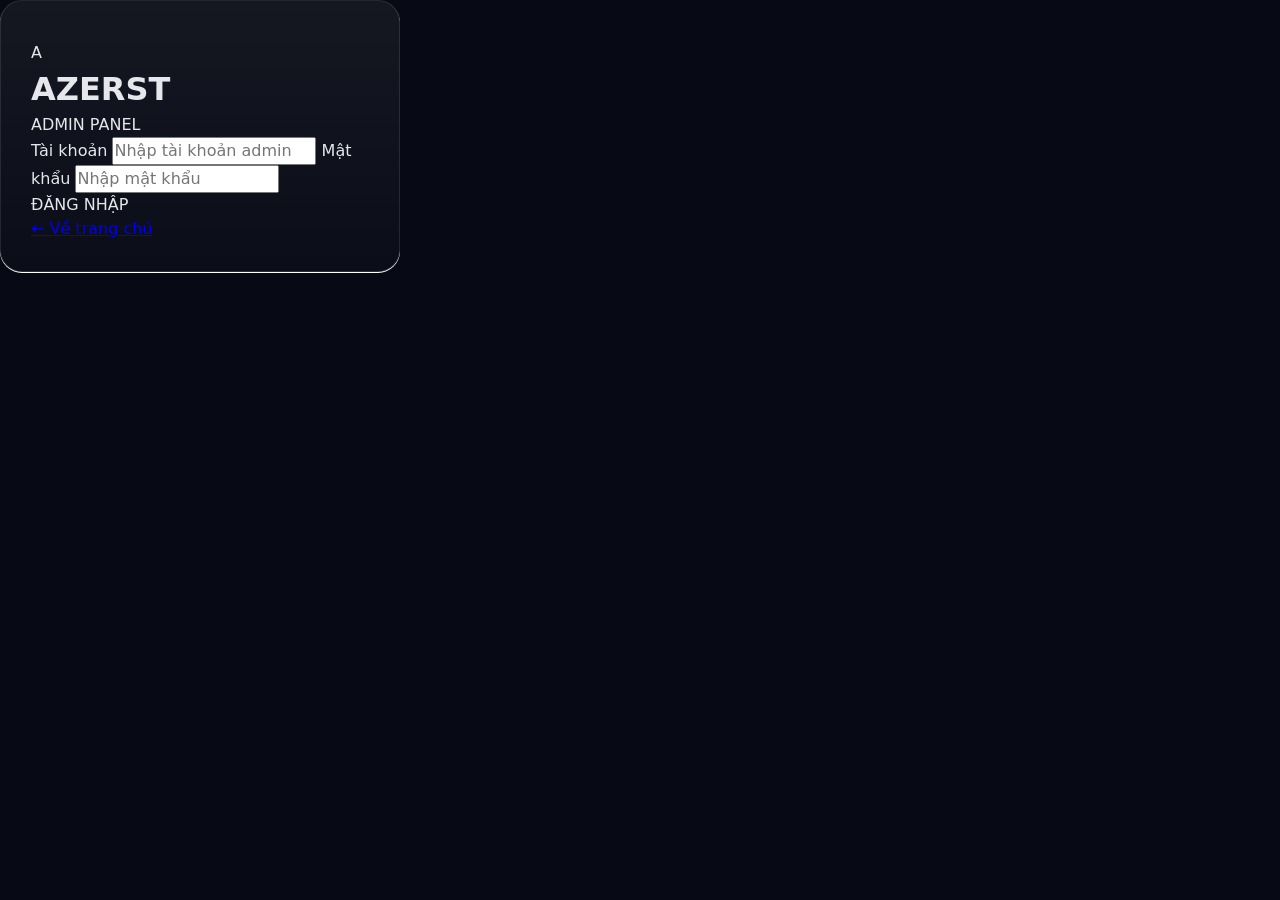
==== commit 77e2ab70: "Refactor login page structure and styles" ====
--- a/admin/index.html
+++ b/admin/index.html
@@ -1,120 +1,41 @@
 <!DOCTYPE html>
 <html lang="vi">
 <head>
-<meta charset="UTF-8">
-<meta name="viewport" content="width=device-width,initial-scale=1,viewport-fit=cover">
-<meta name="robots" content="noindex,nofollow,noarchive">
-<meta name="referrer" content="no-referrer">
-<title>AZERST · Login</title>
-<link rel="stylesheet" href="./admin.css">
+  <meta charset="UTF-8" />
+  <meta name="viewport" content="width=device-width, initial-scale=1.0, viewport-fit=cover" />
+  <meta name="robots" content="noindex, nofollow" />
+  <title>Đăng nhập — AZERST Admin</title>
+  <link rel="stylesheet" href="./admin.css" />
 </head>
-<body>
+<body class="login-body">
 
-<div class="bg-grid" aria-hidden="true"></div>
+  <div class="login-wrap">
+    <div class="login-card">
+      <div class="login-brand">
+        <span class="login-brand-mark">A</span>
+        <div class="login-brand-text">
+          <h1>AZERST</h1>
+          <p>ADMIN PANEL</p>
+        </div>
+      </div>
 
-<section class="screen screen--login">
-  <form id="loginForm" class="login-card" autocomplete="off" novalidate>
-    <div class="login-logo" aria-hidden="true">
-      <span class="logo-mark">A</span>
-      <span class="logo-glow"></span>
+      <form id="loginForm" class="login-form" autocomplete="off">
+        <label class="login-field">
+          <span class="login-label">Tài khoản</span>
+          <input type="text" id="loginUser" class="login-input" placeholder="Nhập tài khoản admin" autocomplete="off" spellcheck="false" required />
+        </label>
+        <label class="login-field">
+          <span class="login-label">Mật khẩu</span>
+          <input type="password" id="loginPass" class="login-input" placeholder="Nhập mật khẩu" autocomplete="off" required />
+        </label>
+        <div class="login-error" id="loginError" role="alert" aria-live="polite"></div>
+        <button type="submit" class="login-btn" id="loginBtn">ĐĂNG NHẬP</button>
+      </form>
+
+      <a href="../index.html" class="login-back">← Về trang chủ</a>
     </div>
-    <h1 class="login-title">CONTROL PANEL</h1>
-    <p class="login-sub">Azerst · Restricted Access</p>
+  </div>
 
-    <div class="field">
-      <label for="loginUser">Tài khoản</label>
-      <input id="loginUser" type="text" spellcheck="false" autocomplete="username" required>
-    </div>
-    <div class="field">
-      <label for="loginPass">Mật khẩu</label>
-      <div class="pw-wrap">
-        <input id="loginPass" type="password" autocomplete="current-password" required>
-        <button type="button" id="togglePw" aria-label="Hiện / Ẩn" tabindex="-1">
-          <svg viewBox="0 0 24 24" width="16" height="16" fill="none" stroke="currentColor" stroke-width="2">
-            <path d="M1 12s4-8 11-8 11 8 11 8-4 8-11 8S1 12 1 12z"/>
-            <circle cx="12" cy="12" r="3"/>
-          </svg>
-        </button>
-      </div>
-    </div>
-
-    <div id="loginError" class="error" role="alert" hidden></div>
-
-    <button type="submit" class="btn-primary" id="loginBtn"><span>ĐĂNG NHẬP</span></button>
-    <p class="login-note">Phiên đăng nhập sẽ kết thúc khi đóng tab.</p>
-  </form>
-</section>
-
-<div id="toast" class="toast" role="status" aria-live="polite"></div>
-
-<script src="./auth.js"></script>
-<script>
-(function () {
-  'use strict';
-  console.log('[Login] Loaded');
-
-  if (AZERST_AUTH.isLoggedIn()) {
-    location.replace('dashboard.html');
-    return;
-  }
-
-  var dom = {
-    form: document.getElementById('loginForm'),
-    user: document.getElementById('loginUser'),
-    pass: document.getElementById('loginPass'),
-    err: document.getElementById('loginError'),
-    toggle: document.getElementById('togglePw'),
-    toast: document.getElementById('toast')
-  };
-
-  var toastTimer;
-  function toast(msg, type) {
-    clearTimeout(toastTimer);
-    dom.toast.textContent = msg;
-    dom.toast.className = 'toast is-show ' + (type || '');
-    toastTimer = setTimeout(function () { dom.toast.classList.remove('is-show'); }, 2800);
-  }
-
-  function showError(msg) {
-    dom.err.textContent = msg;
-    dom.err.hidden = false;
-    dom.err.style.animation = 'none';
-    void dom.err.offsetWidth;
-    dom.err.style.animation = '';
-  }
-  function clearError() { dom.err.hidden = true; }
-
-  dom.form.addEventListener('submit', function (e) {
-    e.preventDefault();
-    var r = AZERST_AUTH.lockRemaining();
-    if (r > 0) { showError('Đã khóa. Vui lòng thử lại sau ' + r + 's.'); return; }
-    var user = dom.user.value.trim();
-    var pass = dom.pass.value;
-    if (!user || !pass) { showError('Vui lòng nhập đầy đủ tài khoản và mật khẩu.'); return; }
-    var res = AZERST_AUTH.login(user, pass);
-    if (res.ok) {
-      clearError();
-      toast('Đăng nhập thành công', 'success');
-      setTimeout(function () { location.replace('dashboard.html'); }, 400);
-    } else {
-      var f = AZERST_AUTH.recordFail();
-      if (f.locked) showError('Sai quá 5 lần. Đã khóa 60 giây.');
-      else showError('Sai tài khoản hoặc mật khẩu (' + f.attempts + '/5).');
-    }
-  });
-
-  dom.form.addEventListener('input', clearError);
-
-  dom.toggle.addEventListener('click', function () {
-    var isPw = dom.pass.type === 'password';
-    dom.pass.type = isPw ? 'text' : 'password';
-  });
-
-  var r0 = AZERST_AUTH.lockRemaining();
-  if (r0 > 0) showError('Đã khóa. Vui lòng thử lại sau ' + r0 + 's.');
-
-  dom.user.focus();
-})();
-</script>
+  <script src="./auth.js" defer></script>
 </body>
 </html>
--- a/admin/admin.css
+++ b/admin/admin.css
@@ -13,168 +13,20 @@
 }
 *,*::before,*::after{margin:0;padding:0;box-sizing:border-box}
 html,body{min-height:100%;min-height:100dvh}
-body{
-  font-family:var(--font);color:var(--text);
-  background:var(--bg);line-height:1.5;
-  -webkit-font-smoothing:antialiased;overflow-x:hidden;position:relative;
-}
-.bg-grid{
-  position:fixed;inset:0;z-index:0;pointer-events:none;overflow:hidden;
-  background-image:
-    linear-gradient(rgba(255,90,70,.05) 1px,transparent 1px),
-    linear-gradient(90deg,rgba(255,90,70,.05) 1px,transparent 1px);
-  background-size:44px 44px;
-}
-.bg-grid::before,.bg-grid::after{content:"";position:absolute;border-radius:50%;filter:blur(100px);}
-.bg-grid::before{width:min(60vw,600px);height:min(60vw,600px);top:-15%;left:-10%;background:radial-gradient(circle,rgba(217,56,40,.35),transparent 70%);}
-.bg-grid::after{width:min(55vw,520px);height:min(55vw,520px);bottom:-10%;right:-10%;background:radial-gradient(circle,rgba(255,90,70,.22),transparent 72%);}
+body{font-family:var(--font);color:var(--text);background:var(--bg);line-height:1.5;-webkit-font-smoothing:antialiased;overflow-x:hidden;position:relative}
+.bg-grid{position:fixed;inset:0;z-index:0;pointer-events:none;overflow:hidden;background-image:linear-gradient(rgba(255,90,70,.05) 1px,transparent 1px),linear-gradient(90deg,rgba(255,90,70,.05) 1px,transparent 1px);background-size:44px 44px}
+.bg-grid::before,.bg-grid::after{content:"";position:absolute;border-radius:50%;filter:blur(100px)}
+.bg-grid::before{width:min(60vw,600px);height:min(60vw,600px);top:-15%;left:-10%;background:radial-gradient(circle,rgba(217,56,40,.35),transparent 70%)}
+.bg-grid::after{width:min(55vw,520px);height:min(55vw,520px);bottom:-10%;right:-10%;background:radial-gradient(circle,rgba(255,90,70,.22),transparent 72%)}
 button{font:inherit;cursor:pointer;border:none;background:none;color:inherit}
 input,textarea{font:inherit;color:inherit}
 code{font-family:var(--mono);font-size:.92em;color:var(--red-light)}
 
-.screen{position:relative;z-index:1;min-height:100vh;min-height:100dvh;display:flex;flex-direction:column;}
-#loginScreen{align-items:center;justify-content:center;padding:24px;padding-top:calc(24px + env(safe-area-inset-top,0px));padding-bottom:calc(24px + env(safe-area-inset-bottom,0px));}
+.screen{position:relative;z-index:1;min-height:100vh;min-height:100dvh;display:flex;flex-direction:column}
+.screen--login{align-items:center;justify-content:center;padding:24px}
+
 .login-card{
   width:100%;max-width:400px;padding:40px 30px 30px;
   background:linear-gradient(180deg,rgba(255,255,255,.06),rgba(255,255,255,.02));
   border:1px solid var(--border);border-radius:22px;
-  box-shadow:0 1px 0 rgba(255,255,255,.08) inset,0 30px 60px -20px rgba(0,0,0,.7);
-  backdrop-filter:blur(20px) saturate(160%);
-  -webkit-backdrop-filter:blur(20px) saturate(160%);
-  text-align:center;
-}
-.login-logo{position:relative;display:inline-grid;place-items:center;width:72px;height:72px;margin-bottom:22px;}
-.logo-mark{
-  position:relative;z-index:2;display:grid;place-items:center;
-  width:72px;height:72px;border-radius:20px;
-  font-weight:900;font-size:34px;color:#fff;
-  background:linear-gradient(135deg,#ff5a46,var(--red) 55%,var(--red-dark));
-  box-shadow:0 0 0 1px rgba(255,255,255,.15) inset,0 12px 28px -8px rgba(217,56,40,.7);
-}
-.logo-glow{position:absolute;inset:-8px;border-radius:26px;background:radial-gradient(circle,rgba(255,90,70,.45),transparent 70%);filter:blur(16px);z-index:1;animation:pulseGlow 2.6s ease-in-out infinite;}
-@keyframes pulseGlow{0%,100%{opacity:.6;transform:scale(.95)}50%{opacity:1;transform:scale(1.1)}}
-.login-title{font-size:20px;font-weight:900;letter-spacing:3px;color:#fff;margin-bottom:6px}
-.login-sub{font-size:11px;letter-spacing:2.4px;color:var(--text-faint);text-transform:uppercase;margin-bottom:30px}
-
-.field{text-align:left;margin-bottom:16px}
-.field label{display:block;font-size:11px;font-weight:600;letter-spacing:1.4px;text-transform:uppercase;color:var(--text-dim);margin-bottom:8px;}
-.field label em{font-style:normal;font-weight:400;color:var(--text-faint);text-transform:none;letter-spacing:0}
-.field input,.field textarea{width:100%;padding:12px 14px;background:rgba(255,255,255,.04);border:1px solid var(--border);border-radius:10px;color:var(--text);font-size:13px;transition:border-color .2s,background .2s,box-shadow .2s;outline:none;}
-.field input:focus,.field textarea:focus{border-color:var(--border-hi);background:rgba(255,255,255,.07);box-shadow:0 0 0 3px rgba(217,56,40,.15);}
-.field input::placeholder{color:var(--text-faint)}
-.pw-wrap{position:relative}
-.pw-wrap input{padding-right:44px}
-.pw-wrap button{position:absolute;top:50%;right:6px;transform:translateY(-50%);width:34px;height:34px;display:grid;place-items:center;color:var(--text-faint);border-radius:8px;transition:color .2s,background .2s;}
-.pw-wrap button:hover{color:var(--text);background:rgba(255,255,255,.05)}
-.error{margin:-4px 0 16px;padding:10px 12px;background:rgba(217,56,40,.12);border:1px solid rgba(217,56,40,.35);border-radius:8px;color:#ff8a7a;font-size:12px;text-align:left;animation:shake .35s ease;}
-@keyframes shake{0%,100%{transform:translateX(0)}25%{transform:translateX(-6px)}75%{transform:translateX(6px)}}
-.login-note{font-size:10.5px;color:var(--text-faint);margin-top:18px;letter-spacing:.3px}
-
-.btn-primary,.btn-outline,.btn-danger,.btn-small{
-  display:inline-flex;align-items:center;justify-content:center;gap:8px;
-  padding:12px 22px;border-radius:10px;
-  font-size:12px;font-weight:700;letter-spacing:1.5px;text-transform:uppercase;
-  transition:transform .2s,filter .2s,background .2s,box-shadow .2s;
-  white-space:nowrap;text-decoration:none;
-}
-.btn-primary{width:100%;background:linear-gradient(135deg,#ff5a46,var(--red) 55%,var(--red-dark));color:#fff;box-shadow:0 1px 0 rgba(255,255,255,.25) inset,0 8px 22px -8px rgba(217,56,40,.7);}
-.btn-primary:hover{filter:brightness(1.08);transform:translateY(-1px)}
-.btn-primary:active{transform:scale(.98)}
-.btn-outline{padding:9px 16px;border:1px solid var(--border);background:rgba(255,255,255,.03);color:var(--text-dim);font-size:11px;letter-spacing:1.2px;cursor:pointer;}
-.btn-outline:hover{border-color:var(--border-hi);color:#fff;background:rgba(255,255,255,.06)}
-.btn-outline.danger{color:#ff8a7a;border-color:rgba(217,56,40,.35)}
-.btn-outline.danger:hover{background:rgba(217,56,40,.1);color:#ff5a46}
-.btn-danger{background:linear-gradient(135deg,#b52a1c,#8a1f14);color:#fff;font-size:11px;padding:10px 18px;box-shadow:0 1px 0 rgba(255,255,255,.15) inset,0 6px 18px -8px rgba(181,42,28,.8);}
-.btn-danger:hover{filter:brightness(1.1)}
-.btn-small{padding:7px 14px;font-size:10.5px;letter-spacing:1px;background:rgba(255,90,70,.15);border:1px solid rgba(217,56,40,.4);color:#ff8a7a;}
-.btn-small:hover{background:rgba(217,56,40,.25);color:#fff}
-
-.admin-header{
-  position:sticky;top:0;z-index:50;
-  display:flex;align-items:center;justify-content:space-between;
-  gap:16px;flex-wrap:wrap;padding:14px 24px;
-  padding-top:calc(14px + env(safe-area-inset-top,0px));
-  background:rgba(7,10,20,.78);
-  border-bottom:1px solid var(--border);
-  backdrop-filter:blur(16px) saturate(160%);
-  -webkit-backdrop-filter:blur(16px) saturate(160%);
-}
-.brand{display:flex;align-items:center;gap:12px}
-.brand-mark{display:grid;place-items:center;width:38px;height:38px;border-radius:11px;font-weight:900;font-size:18px;color:#fff;background:linear-gradient(135deg,#ff5a46,var(--red) 55%,var(--red-dark));box-shadow:0 0 0 1px rgba(255,255,255,.1) inset,0 6px 16px -6px rgba(217,56,40,.8);}
-.brand-text{display:flex;flex-direction:column;line-height:1.15}
-.brand-text strong{font-size:14px;letter-spacing:2.5px;color:#fff}
-.brand-text small{font-size:10px;letter-spacing:1.5px;color:var(--text-faint);text-transform:uppercase}
-.header-actions{display:flex;gap:8px;flex-wrap:wrap}
-
-.admin-main{flex:1;width:100%;max-width:1080px;margin:0 auto;padding:24px;padding-left:calc(24px + env(safe-area-inset-left,0px));padding-right:calc(24px + env(safe-area-inset-right,0px));display:flex;flex-direction:column;gap:18px;}
-.card{padding:22px;background:linear-gradient(180deg,rgba(255,255,255,.045),rgba(255,255,255,.015));border:1px solid var(--border);border-radius:16px;box-shadow:0 1px 0 rgba(255,255,255,.05) inset;}
-.card-head{margin-bottom:18px}
-.card-head h2{font-size:15px;font-weight:700;letter-spacing:.5px;color:#fff;margin-bottom:5px}
-.hint{font-size:11.5px;color:var(--text-faint);line-height:1.5}
-.hint code{background:rgba(255,255,255,.05);padding:1px 6px;border-radius:4px}
-.grid-3{display:grid;grid-template-columns:repeat(auto-fit,minmax(220px,1fr));gap:14px;}
-.grid-3 .field{margin-bottom:0}
-
-.tabs{display:grid;grid-template-columns:repeat(3,1fr);gap:6px;padding:6px;background:rgba(255,255,255,.03);border:1px solid var(--border);border-radius:12px;margin-bottom:14px;}
-.tab{display:flex;align-items:center;justify-content:center;gap:6px;padding:12px 14px;border-radius:8px;font-size:11.5px;font-weight:600;letter-spacing:1.2px;text-transform:uppercase;color:var(--text-dim);transition:background .2s,color .2s;}
-.tab strong{font-family:var(--mono);font-size:14px;letter-spacing:0;color:var(--red-light);}
-.tab:hover{background:rgba(255,255,255,.05);color:#fff}
-.tab.is-active{background:linear-gradient(135deg,rgba(255,90,70,.22),rgba(217,56,40,.12));color:#fff;box-shadow:0 1px 0 rgba(255,255,255,.08) inset,0 4px 12px -4px rgba(217,56,40,.5);}
-.tab.is-active strong{color:#ff8a7a}
-
-.toolbar{display:flex;align-items:center;justify-content:space-between;gap:10px;flex-wrap:wrap;margin-bottom:14px;}
-.count{font-family:var(--mono);font-size:11px;letter-spacing:.5px;color:var(--text-faint);}
-
-.image-grid{display:grid;grid-template-columns:repeat(auto-fill,minmax(240px,1fr));gap:14px;}
-.image-card{display:flex;flex-direction:column;gap:10px;padding:12px;background:rgba(255,255,255,.03);border:1px solid var(--border);border-radius:12px;position:relative;transition:border-color .2s,background .2s;}
-.image-card:hover{border-color:rgba(255,90,70,.3);background:rgba(255,255,255,.05)}
-.image-preview{aspect-ratio:1;border-radius:8px;overflow:hidden;background:repeating-conic-gradient(rgba(255,255,255,.04) 0% 25%,transparent 0% 50%) 50% / 16px 16px,rgba(0,0,0,.35);border:1px solid rgba(255,255,255,.06);display:grid;place-items:center;position:relative;}
-.image-preview img{width:100%;height:100%;object-fit:contain;padding:6px;display:block;}
-.image-preview .preview-error{display:none;font-size:10px;letter-spacing:1px;text-transform:uppercase;color:#ff8a7a;text-align:center;padding:10px;}
-.image-preview.is-error img{display:none}
-.image-preview.is-error .preview-error{display:block}
-.image-info{display:flex;flex-direction:column;gap:6px}
-.image-filename{font-family:var(--mono);font-size:11px;color:var(--text-dim);overflow:hidden;text-overflow:ellipsis;white-space:nowrap;padding:4px 6px;background:rgba(0,0,0,.3);border-radius:5px;}
-.image-filename-input,.image-url{width:100%;padding:8px 10px;background:rgba(0,0,0,.35);border:1px solid var(--border);border-radius:7px;color:var(--text);font-family:var(--mono);font-size:11px;transition:border-color .2s;outline:none;}
-.image-filename-input:focus,.image-url:focus{border-color:var(--border-hi)}
-.image-filename-input{color:#ff8a7a}
-.image-url::placeholder{color:var(--text-faint);font-family:var(--font);font-style:italic}
-.image-url:disabled{opacity:.4;cursor:not-allowed}
-.image-remove{position:absolute;top:8px;right:8px;width:26px;height:26px;border-radius:50%;background:rgba(217,56,40,.9);color:#fff;font-size:16px;line-height:1;display:grid;place-items:center;opacity:0;transition:opacity .2s,transform .2s;z-index:2;}
-.image-card:hover .image-remove{opacity:1}
-.image-remove:hover{transform:scale(1.1);background:var(--red)}
-
-.empty-state{padding:40px 20px;text-align:center;font-size:12px;color:var(--text-faint);letter-spacing:1px;border:1px dashed var(--border);border-radius:12px;}
-
-.actions{display:flex;gap:10px;flex-wrap:wrap;align-items:center}
-.actions .btn-primary{width:auto;padding:11px 22px}
-.actions label.btn-outline{display:inline-flex;align-items:center;cursor:pointer}
-.status{margin-top:14px;font-size:11.5px;color:var(--text-faint);font-family:var(--mono);min-height:16px;transition:color .2s;}
-.status.ok{color:#4ade80}
-.status.err{color:#ff8a7a}
-.admin-footer{padding:24px;text-align:center;font-size:10.5px;letter-spacing:1px;color:var(--text-faint);border-top:1px solid var(--border);margin-top:18px;}
-.admin-footer code{background:rgba(255,255,255,.05);padding:1px 6px;border-radius:4px}
-
-.toast{position:fixed;bottom:calc(24px + env(safe-area-inset-bottom,0px));left:50%;transform:translate(-50%,24px);z-index:9999;padding:12px 22px;border-radius:12px;background:rgba(15,23,42,.96);border:1px solid var(--border);color:#fff;font-size:12.5px;font-weight:600;letter-spacing:.3px;box-shadow:0 16px 36px -12px rgba(0,0,0,.6);opacity:0;visibility:hidden;pointer-events:none;transition:opacity .3s,visibility .3s,transform .3s;max-width:calc(100vw - 32px);text-align:center;}
-.toast.is-show{opacity:1;visibility:visible;transform:translate(-50%,0)}
-.toast.success{background:linear-gradient(135deg,#16a34a,#22c55e);border-color:rgba(255,255,255,.15)}
-.toast.warning{background:linear-gradient(135deg,#d97706,#f59e0b);border-color:rgba(255,255,255,.15)}
-.toast.error{background:linear-gradient(135deg,#dc2626,#b91c1c);border-color:rgba(255,255,255,.15)}
-
-@media (max-width:700px){
-  .login-card{padding:32px 22px 24px;border-radius:18px}
-  .admin-header{padding:12px 16px}
-  .admin-main{padding:16px;gap:14px}
-  .card{padding:16px;border-radius:14px}
-  .grid-3{grid-template-columns:1fr}
-  .actions{flex-direction:column;align-items:stretch}
-  .actions .btn-primary,.actions .btn-outline,.actions .btn-danger,.actions label.btn-outline{width:100%;justify-content:center}
-  .brand-text small{display:none}
-  .header-actions .btn-outline{padding:7px 12px;font-size:10px}
-  .image-grid{grid-template-columns:repeat(auto-fill,minmax(200px,1fr));gap:10px}
-  .tab{padding:10px 8px;font-size:10.5px;letter-spacing:1px}
-  .tab strong{font-size:12px}
-}
-@media (max-width:400px){
-  .image-grid{grid-template-columns:1fr}
-}
+  box-shadow:0 1px 0 rgba(255,255,255
